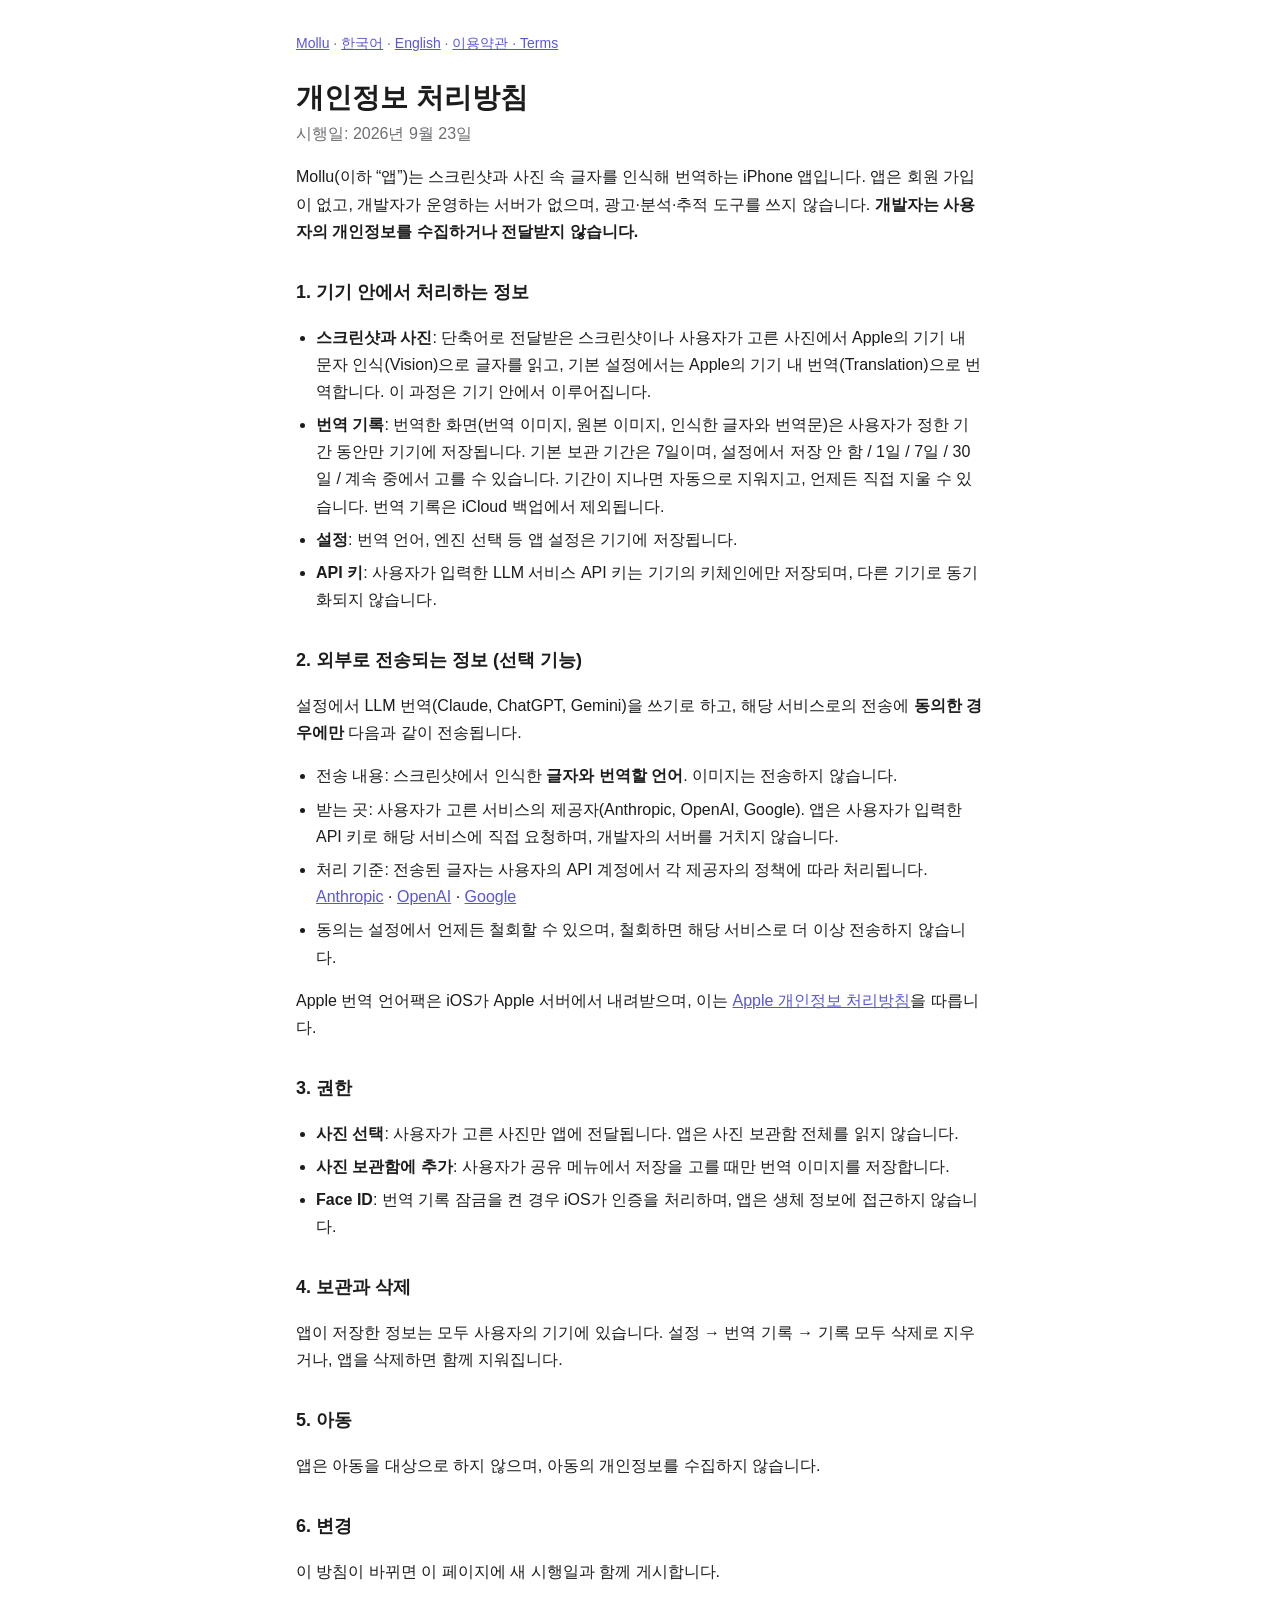
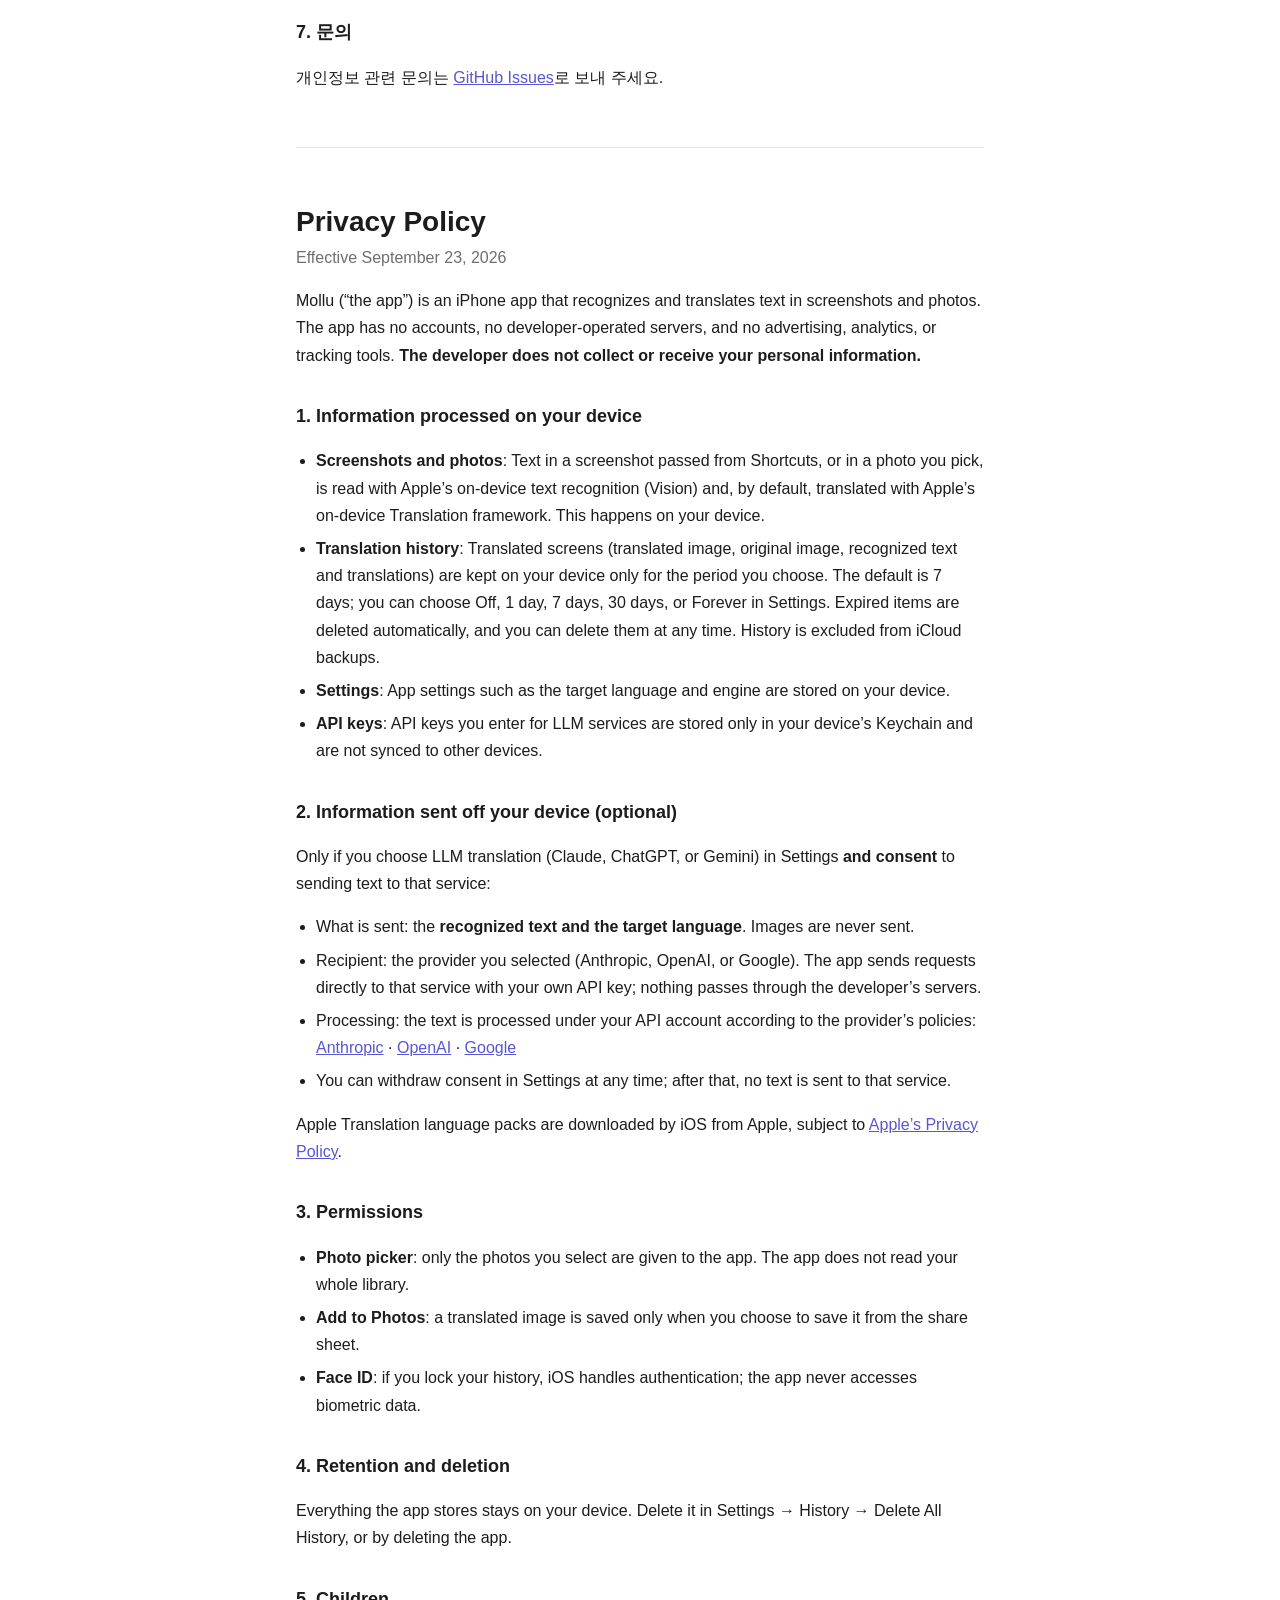
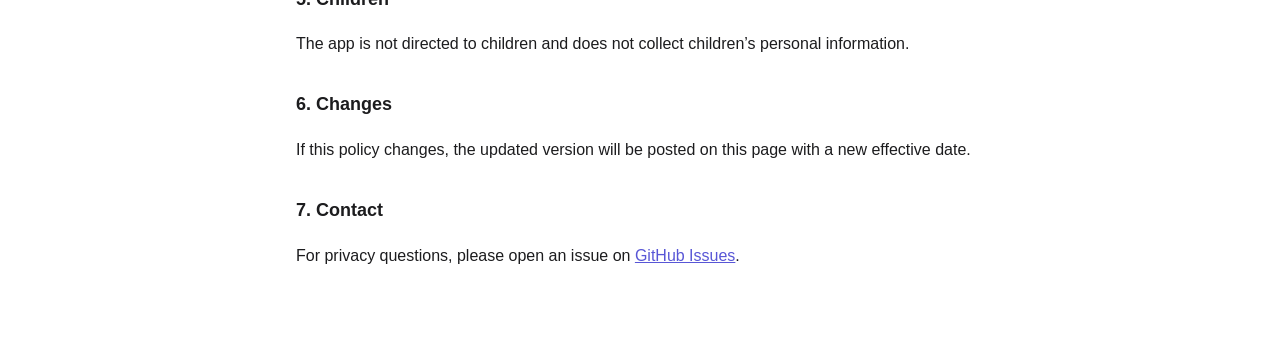
==== privacy.html @ a96cf172 "이용약관 추가" ====
<!doctype html>
<html lang="ko">
<head>
<meta charset="utf-8">
<meta name="viewport" content="width=device-width, initial-scale=1">
<title>Mollu 개인정보 처리방침 · Privacy Policy</title>
<link rel="stylesheet" href="style.css">
</head>
<body>
<main>
<nav><a href="./">Mollu</a> · <a href="#ko">한국어</a> · <a href="#en">English</a> · <a href="terms.html">이용약관 · Terms</a></nav>

<section id="ko" lang="ko">
<h1>개인정보 처리방침</h1>
<p class="meta">시행일: 2026년 9월 23일</p>

<p>Mollu(이하 “앱”)는 스크린샷과 사진 속 글자를 인식해 번역하는 iPhone 앱입니다. 앱은 회원 가입이 없고, 개발자가 운영하는 서버가 없으며, 광고·분석·추적 도구를 쓰지 않습니다. <strong>개발자는 사용자의 개인정보를 수집하거나 전달받지 않습니다.</strong></p>

<h2>1. 기기 안에서 처리하는 정보</h2>
<ul>
<li><strong>스크린샷과 사진</strong>: 단축어로 전달받은 스크린샷이나 사용자가 고른 사진에서 Apple의 기기 내 문자 인식(Vision)으로 글자를 읽고, 기본 설정에서는 Apple의 기기 내 번역(Translation)으로 번역합니다. 이 과정은 기기 안에서 이루어집니다.</li>
<li><strong>번역 기록</strong>: 번역한 화면(번역 이미지, 원본 이미지, 인식한 글자와 번역문)은 사용자가 정한 기간 동안만 기기에 저장됩니다. 기본 보관 기간은 7일이며, 설정에서 저장 안 함 / 1일 / 7일 / 30일 / 계속 중에서 고를 수 있습니다. 기간이 지나면 자동으로 지워지고, 언제든 직접 지울 수 있습니다. 번역 기록은 iCloud 백업에서 제외됩니다.</li>
<li><strong>설정</strong>: 번역 언어, 엔진 선택 등 앱 설정은 기기에 저장됩니다.</li>
<li><strong>API 키</strong>: 사용자가 입력한 LLM 서비스 API 키는 기기의 키체인에만 저장되며, 다른 기기로 동기화되지 않습니다.</li>
</ul>

<h2>2. 외부로 전송되는 정보 (선택 기능)</h2>
<p>설정에서 LLM 번역(Claude, ChatGPT, Gemini)을 쓰기로 하고, 해당 서비스로의 전송에 <strong>동의한 경우에만</strong> 다음과 같이 전송됩니다.</p>
<ul>
<li>전송 내용: 스크린샷에서 인식한 <strong>글자와 번역할 언어</strong>. 이미지는 전송하지 않습니다.</li>
<li>받는 곳: 사용자가 고른 서비스의 제공자(Anthropic, OpenAI, Google). 앱은 사용자가 입력한 API 키로 해당 서비스에 직접 요청하며, 개발자의 서버를 거치지 않습니다.</li>
<li>처리 기준: 전송된 글자는 사용자의 API 계정에서 각 제공자의 정책에 따라 처리됩니다.
 <a href="https://www.anthropic.com/legal/privacy">Anthropic</a> ·
 <a href="https://openai.com/policies/privacy-policy/">OpenAI</a> ·
 <a href="https://policies.google.com/privacy">Google</a></li>
<li>동의는 설정에서 언제든 철회할 수 있으며, 철회하면 해당 서비스로 더 이상 전송하지 않습니다.</li>
</ul>
<p>Apple 번역 언어팩은 iOS가 Apple 서버에서 내려받으며, 이는 <a href="https://www.apple.com/legal/privacy/">Apple 개인정보 처리방침</a>을 따릅니다.</p>

<h2>3. 권한</h2>
<ul>
<li><strong>사진 선택</strong>: 사용자가 고른 사진만 앱에 전달됩니다. 앱은 사진 보관함 전체를 읽지 않습니다.</li>
<li><strong>사진 보관함에 추가</strong>: 사용자가 공유 메뉴에서 저장을 고를 때만 번역 이미지를 저장합니다.</li>
<li><strong>Face ID</strong>: 번역 기록 잠금을 켠 경우 iOS가 인증을 처리하며, 앱은 생체 정보에 접근하지 않습니다.</li>
</ul>

<h2>4. 보관과 삭제</h2>
<p>앱이 저장한 정보는 모두 사용자의 기기에 있습니다. 설정 → 번역 기록 → 기록 모두 삭제로 지우거나, 앱을 삭제하면 함께 지워집니다.</p>

<h2>5. 아동</h2>
<p>앱은 아동을 대상으로 하지 않으며, 아동의 개인정보를 수집하지 않습니다.</p>

<h2>6. 변경</h2>
<p>이 방침이 바뀌면 이 페이지에 새 시행일과 함께 게시합니다.</p>

<h2>7. 문의</h2>
<p>개인정보 관련 문의는 <a href="https://github.com/nyabi-gh/mollu-ios/issues">GitHub Issues</a>로 보내 주세요.</p>
</section>

<hr>

<section id="en" lang="en">
<h1>Privacy Policy</h1>
<p class="meta">Effective September 23, 2026</p>

<p>Mollu (“the app”) is an iPhone app that recognizes and translates text in screenshots and photos. The app has no accounts, no developer-operated servers, and no advertising, analytics, or tracking tools. <strong>The developer does not collect or receive your personal information.</strong></p>

<h2>1. Information processed on your device</h2>
<ul>
<li><strong>Screenshots and photos</strong>: Text in a screenshot passed from Shortcuts, or in a photo you pick, is read with Apple’s on-device text recognition (Vision) and, by default, translated with Apple’s on-device Translation framework. This happens on your device.</li>
<li><strong>Translation history</strong>: Translated screens (translated image, original image, recognized text and translations) are kept on your device only for the period you choose. The default is 7 days; you can choose Off, 1 day, 7 days, 30 days, or Forever in Settings. Expired items are deleted automatically, and you can delete them at any time. History is excluded from iCloud backups.</li>
<li><strong>Settings</strong>: App settings such as the target language and engine are stored on your device.</li>
<li><strong>API keys</strong>: API keys you enter for LLM services are stored only in your device’s Keychain and are not synced to other devices.</li>
</ul>

<h2>2. Information sent off your device (optional)</h2>
<p>Only if you choose LLM translation (Claude, ChatGPT, or Gemini) in Settings <strong>and consent</strong> to sending text to that service:</p>
<ul>
<li>What is sent: the <strong>recognized text and the target language</strong>. Images are never sent.</li>
<li>Recipient: the provider you selected (Anthropic, OpenAI, or Google). The app sends requests directly to that service with your own API key; nothing passes through the developer’s servers.</li>
<li>Processing: the text is processed under your API account according to the provider’s policies:
 <a href="https://www.anthropic.com/legal/privacy">Anthropic</a> ·
 <a href="https://openai.com/policies/privacy-policy/">OpenAI</a> ·
 <a href="https://policies.google.com/privacy">Google</a></li>
<li>You can withdraw consent in Settings at any time; after that, no text is sent to that service.</li>
</ul>
<p>Apple Translation language packs are downloaded by iOS from Apple, subject to <a href="https://www.apple.com/legal/privacy/">Apple’s Privacy Policy</a>.</p>

<h2>3. Permissions</h2>
<ul>
<li><strong>Photo picker</strong>: only the photos you select are given to the app. The app does not read your whole library.</li>
<li><strong>Add to Photos</strong>: a translated image is saved only when you choose to save it from the share sheet.</li>
<li><strong>Face ID</strong>: if you lock your history, iOS handles authentication; the app never accesses biometric data.</li>
</ul>

<h2>4. Retention and deletion</h2>
<p>Everything the app stores stays on your device. Delete it in Settings → History → Delete All History, or by deleting the app.</p>

<h2>5. Children</h2>
<p>The app is not directed to children and does not collect children’s personal information.</p>

<h2>6. Changes</h2>
<p>If this policy changes, the updated version will be posted on this page with a new effective date.</p>

<h2>7. Contact</h2>
<p>For privacy questions, please open an issue on <a href="https://github.com/nyabi-gh/mollu-ios/issues">GitHub Issues</a>.</p>
</section>
</main>
</body>
</html>
---- style.css ----
:root {
  --bg: #ffffff;
  --text: #1c1c1e;
  --muted: #6e6e73;
  --accent: #5856d6;
  --line: #e5e5ea;
  color-scheme: light dark;
}
@media (prefers-color-scheme: dark) {
  :root { --bg: #000000; --text: #f2f2f7; --muted: #98989d; --accent: #7d7aff; --line: #38383a; }
}
* { box-sizing: border-box; }
body {
  margin: 0;
  background: var(--bg);
  color: var(--text);
  font: 16px/1.7 -apple-system, BlinkMacSystemFont, "Apple SD Gothic Neo", "Hiragino Sans", "PingFang SC", sans-serif;
}
main { max-width: 720px; margin: 0 auto; padding: 32px 16px 64px; }
nav { font-size: 14px; color: var(--muted); margin-bottom: 24px; }
a { color: var(--accent); }
h1 { font-size: 28px; line-height: 1.3; margin: 0 0 4px; }
h2 { font-size: 18px; margin: 32px 0 8px; }
.meta { color: var(--muted); margin-top: 0; }
ul { padding-left: 20px; }
li { margin: 6px 0; }
hr { border: 0; border-top: 1px solid var(--line); margin: 56px 0; }
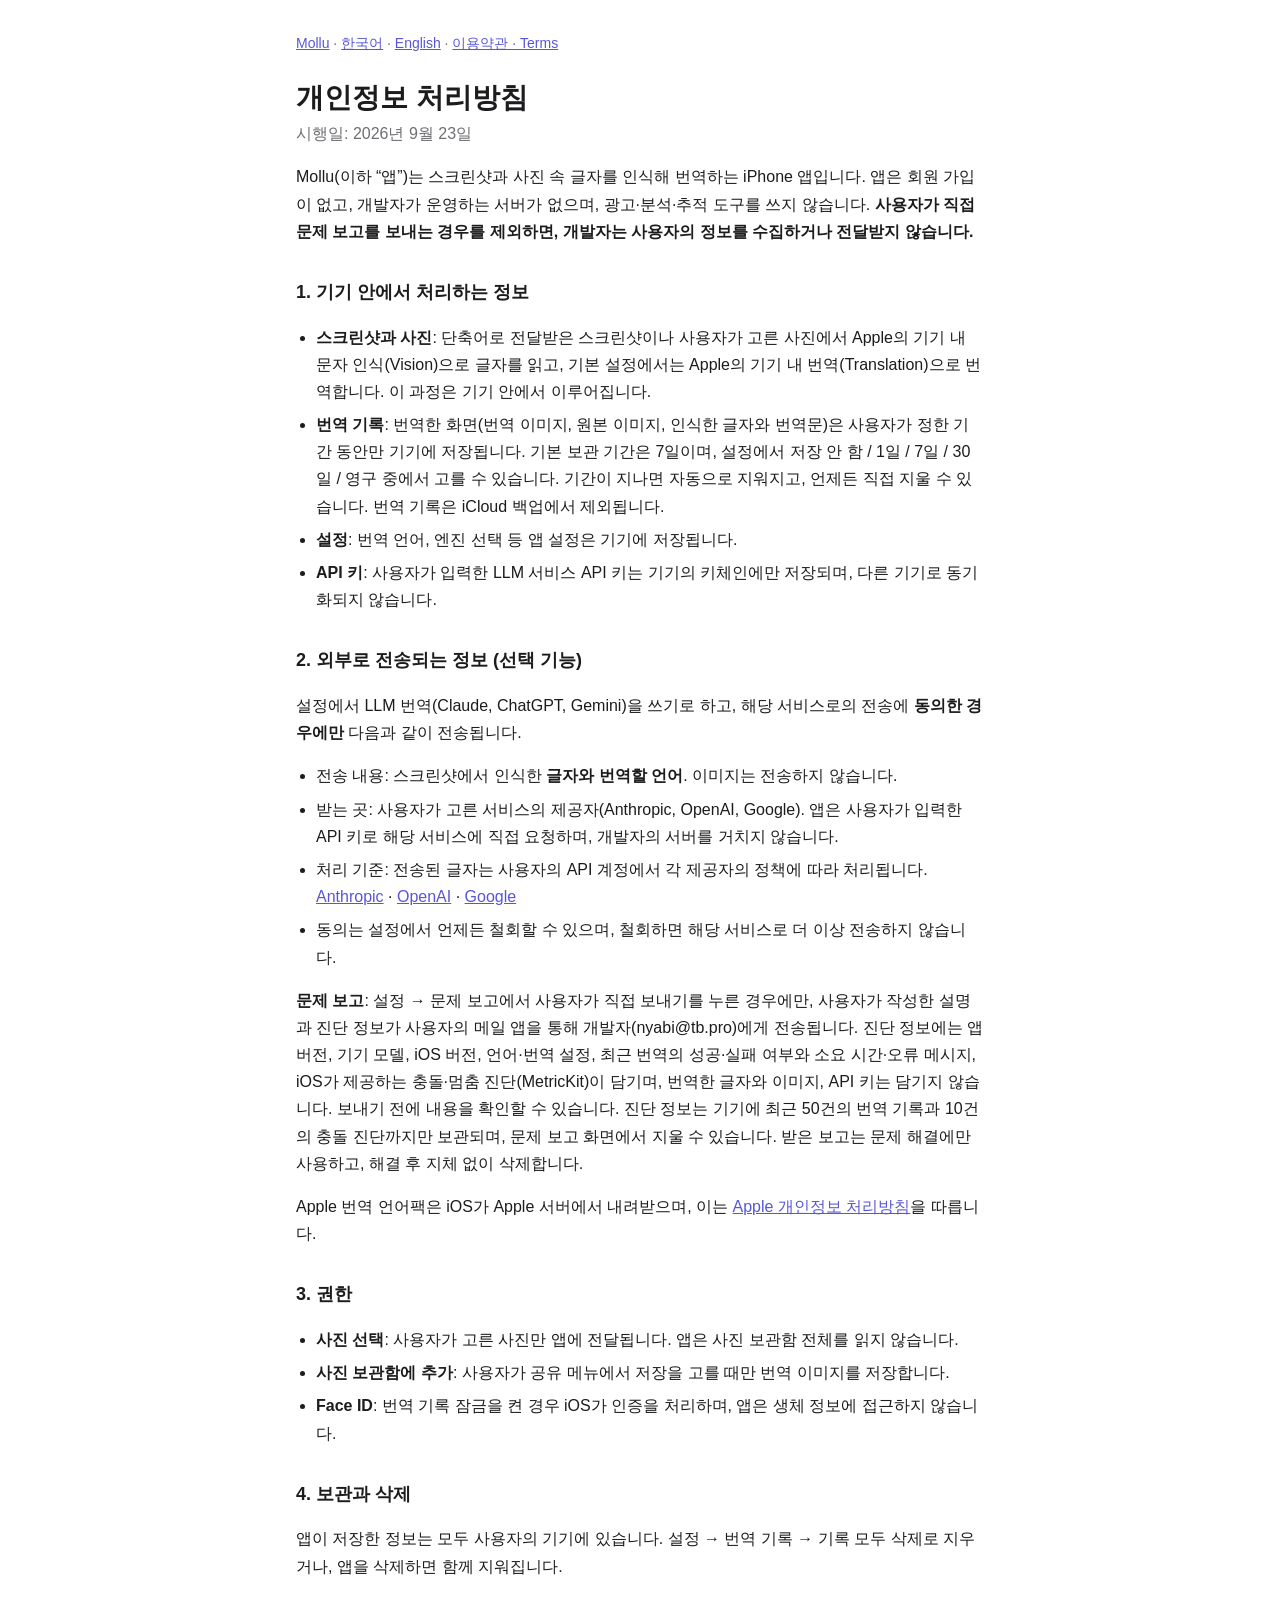
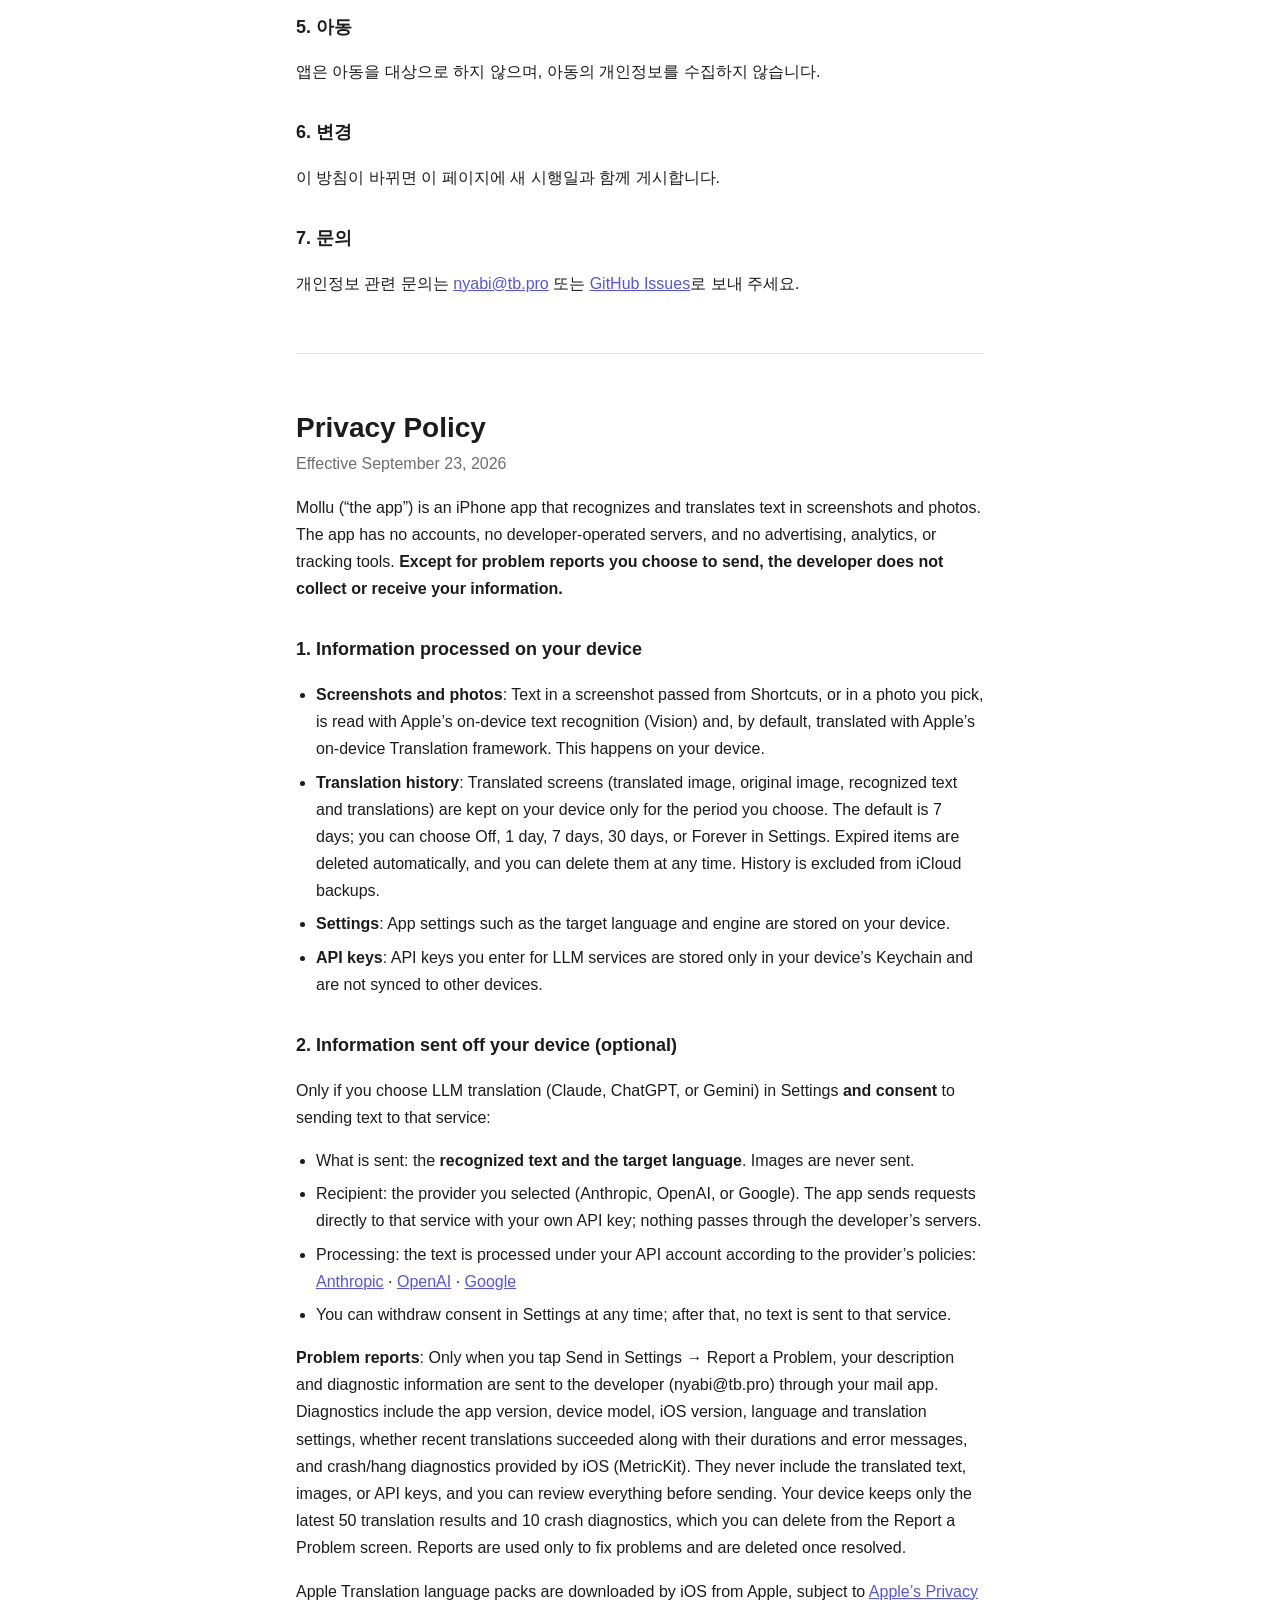
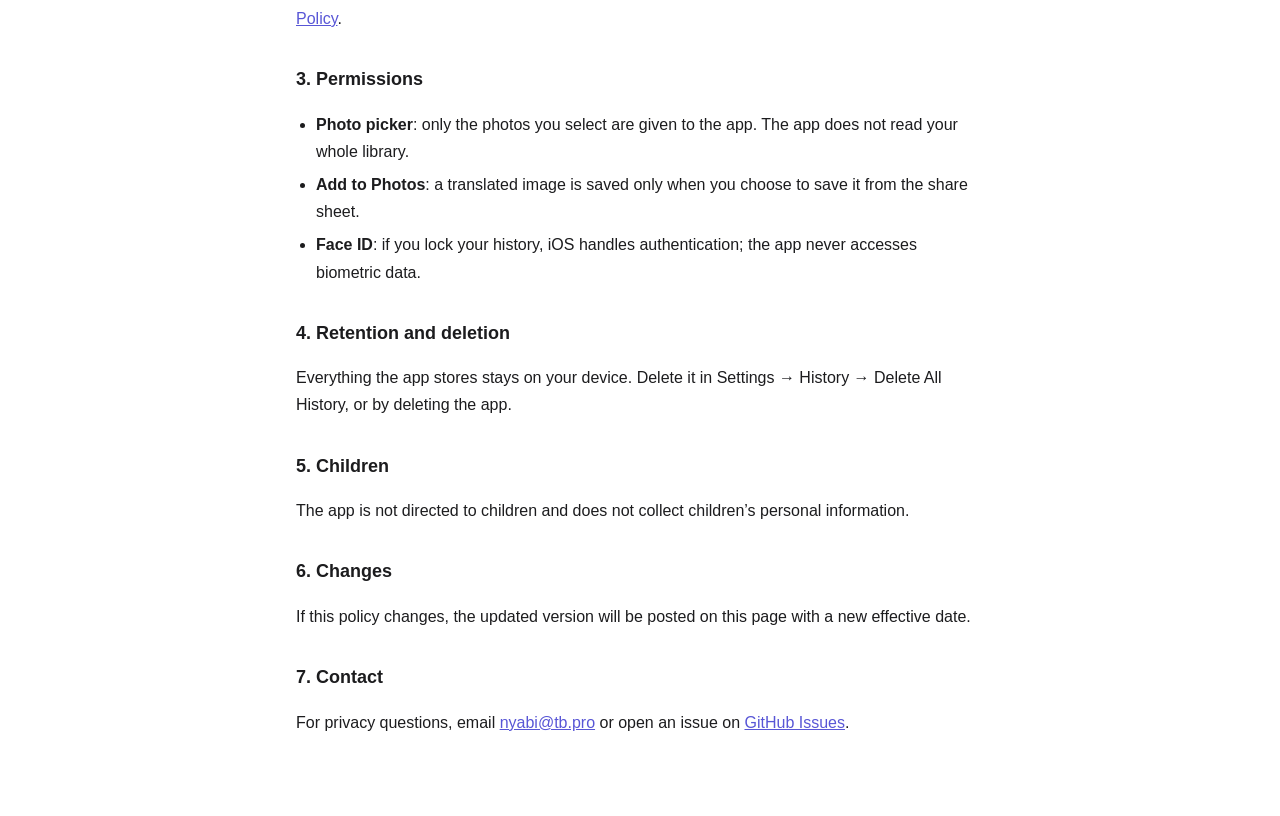
==== commit c88a0cd8: "문제 보고(메일) 안내와 보관 기간 용어 반영" ====
--- a/privacy.html
+++ b/privacy.html
@@ -14,12 +14,12 @@
 <h1>개인정보 처리방침</h1>
 <p class="meta">시행일: 2026년 9월 23일</p>
 
-<p>Mollu(이하 “앱”)는 스크린샷과 사진 속 글자를 인식해 번역하는 iPhone 앱입니다. 앱은 회원 가입이 없고, 개발자가 운영하는 서버가 없으며, 광고·분석·추적 도구를 쓰지 않습니다. <strong>개발자는 사용자의 개인정보를 수집하거나 전달받지 않습니다.</strong></p>
+<p>Mollu(이하 “앱”)는 스크린샷과 사진 속 글자를 인식해 번역하는 iPhone 앱입니다. 앱은 회원 가입이 없고, 개발자가 운영하는 서버가 없으며, 광고·분석·추적 도구를 쓰지 않습니다. <strong>사용자가 직접 문제 보고를 보내는 경우를 제외하면, 개발자는 사용자의 정보를 수집하거나 전달받지 않습니다.</strong></p>
 
 <h2>1. 기기 안에서 처리하는 정보</h2>
 <ul>
 <li><strong>스크린샷과 사진</strong>: 단축어로 전달받은 스크린샷이나 사용자가 고른 사진에서 Apple의 기기 내 문자 인식(Vision)으로 글자를 읽고, 기본 설정에서는 Apple의 기기 내 번역(Translation)으로 번역합니다. 이 과정은 기기 안에서 이루어집니다.</li>
-<li><strong>번역 기록</strong>: 번역한 화면(번역 이미지, 원본 이미지, 인식한 글자와 번역문)은 사용자가 정한 기간 동안만 기기에 저장됩니다. 기본 보관 기간은 7일이며, 설정에서 저장 안 함 / 1일 / 7일 / 30일 / 계속 중에서 고를 수 있습니다. 기간이 지나면 자동으로 지워지고, 언제든 직접 지울 수 있습니다. 번역 기록은 iCloud 백업에서 제외됩니다.</li>
+<li><strong>번역 기록</strong>: 번역한 화면(번역 이미지, 원본 이미지, 인식한 글자와 번역문)은 사용자가 정한 기간 동안만 기기에 저장됩니다. 기본 보관 기간은 7일이며, 설정에서 저장 안 함 / 1일 / 7일 / 30일 / 영구 중에서 고를 수 있습니다. 기간이 지나면 자동으로 지워지고, 언제든 직접 지울 수 있습니다. 번역 기록은 iCloud 백업에서 제외됩니다.</li>
 <li><strong>설정</strong>: 번역 언어, 엔진 선택 등 앱 설정은 기기에 저장됩니다.</li>
 <li><strong>API 키</strong>: 사용자가 입력한 LLM 서비스 API 키는 기기의 키체인에만 저장되며, 다른 기기로 동기화되지 않습니다.</li>
 </ul>
@@ -35,6 +35,7 @@
  <a href="https://policies.google.com/privacy">Google</a></li>
 <li>동의는 설정에서 언제든 철회할 수 있으며, 철회하면 해당 서비스로 더 이상 전송하지 않습니다.</li>
 </ul>
+<p><strong>문제 보고</strong>: 설정 → 문제 보고에서 사용자가 직접 보내기를 누른 경우에만, 사용자가 작성한 설명과 진단 정보가 사용자의 메일 앱을 통해 개발자(nyabi@tb.pro)에게 전송됩니다. 진단 정보에는 앱 버전, 기기 모델, iOS 버전, 언어·번역 설정, 최근 번역의 성공·실패 여부와 소요 시간·오류 메시지, iOS가 제공하는 충돌·멈춤 진단(MetricKit)이 담기며, 번역한 글자와 이미지, API 키는 담기지 않습니다. 보내기 전에 내용을 확인할 수 있습니다. 진단 정보는 기기에 최근 50건의 번역 기록과 10건의 충돌 진단까지만 보관되며, 문제 보고 화면에서 지울 수 있습니다. 받은 보고는 문제 해결에만 사용하고, 해결 후 지체 없이 삭제합니다.</p>
 <p>Apple 번역 언어팩은 iOS가 Apple 서버에서 내려받으며, 이는 <a href="https://www.apple.com/legal/privacy/">Apple 개인정보 처리방침</a>을 따릅니다.</p>
 
 <h2>3. 권한</h2>
@@ -54,7 +55,7 @@
 <p>이 방침이 바뀌면 이 페이지에 새 시행일과 함께 게시합니다.</p>
 
 <h2>7. 문의</h2>
-<p>개인정보 관련 문의는 <a href="https://github.com/nyabi-gh/mollu-ios/issues">GitHub Issues</a>로 보내 주세요.</p>
+<p>개인정보 관련 문의는 <a href="mailto:nyabi@tb.pro">nyabi@tb.pro</a> 또는 <a href="https://github.com/nyabi-gh/mollu-ios/issues">GitHub Issues</a>로 보내 주세요.</p>
 </section>
 
 <hr>
@@ -63,7 +64,7 @@
 <h1>Privacy Policy</h1>
 <p class="meta">Effective September 23, 2026</p>
 
-<p>Mollu (“the app”) is an iPhone app that recognizes and translates text in screenshots and photos. The app has no accounts, no developer-operated servers, and no advertising, analytics, or tracking tools. <strong>The developer does not collect or receive your personal information.</strong></p>
+<p>Mollu (“the app”) is an iPhone app that recognizes and translates text in screenshots and photos. The app has no accounts, no developer-operated servers, and no advertising, analytics, or tracking tools. <strong>Except for problem reports you choose to send, the developer does not collect or receive your information.</strong></p>
 
 <h2>1. Information processed on your device</h2>
 <ul>
@@ -84,6 +85,7 @@
  <a href="https://policies.google.com/privacy">Google</a></li>
 <li>You can withdraw consent in Settings at any time; after that, no text is sent to that service.</li>
 </ul>
+<p><strong>Problem reports</strong>: Only when you tap Send in Settings → Report a Problem, your description and diagnostic information are sent to the developer (nyabi@tb.pro) through your mail app. Diagnostics include the app version, device model, iOS version, language and translation settings, whether recent translations succeeded along with their durations and error messages, and crash/hang diagnostics provided by iOS (MetricKit). They never include the translated text, images, or API keys, and you can review everything before sending. Your device keeps only the latest 50 translation results and 10 crash diagnostics, which you can delete from the Report a Problem screen. Reports are used only to fix problems and are deleted once resolved.</p>
 <p>Apple Translation language packs are downloaded by iOS from Apple, subject to <a href="https://www.apple.com/legal/privacy/">Apple’s Privacy Policy</a>.</p>
 
 <h2>3. Permissions</h2>
@@ -103,7 +105,7 @@
 <p>If this policy changes, the updated version will be posted on this page with a new effective date.</p>
 
 <h2>7. Contact</h2>
-<p>For privacy questions, please open an issue on <a href="https://github.com/nyabi-gh/mollu-ios/issues">GitHub Issues</a>.</p>
+<p>For privacy questions, email <a href="mailto:nyabi@tb.pro">nyabi@tb.pro</a> or open an issue on <a href="https://github.com/nyabi-gh/mollu-ios/issues">GitHub Issues</a>.</p>
 </section>
 </main>
 </body>
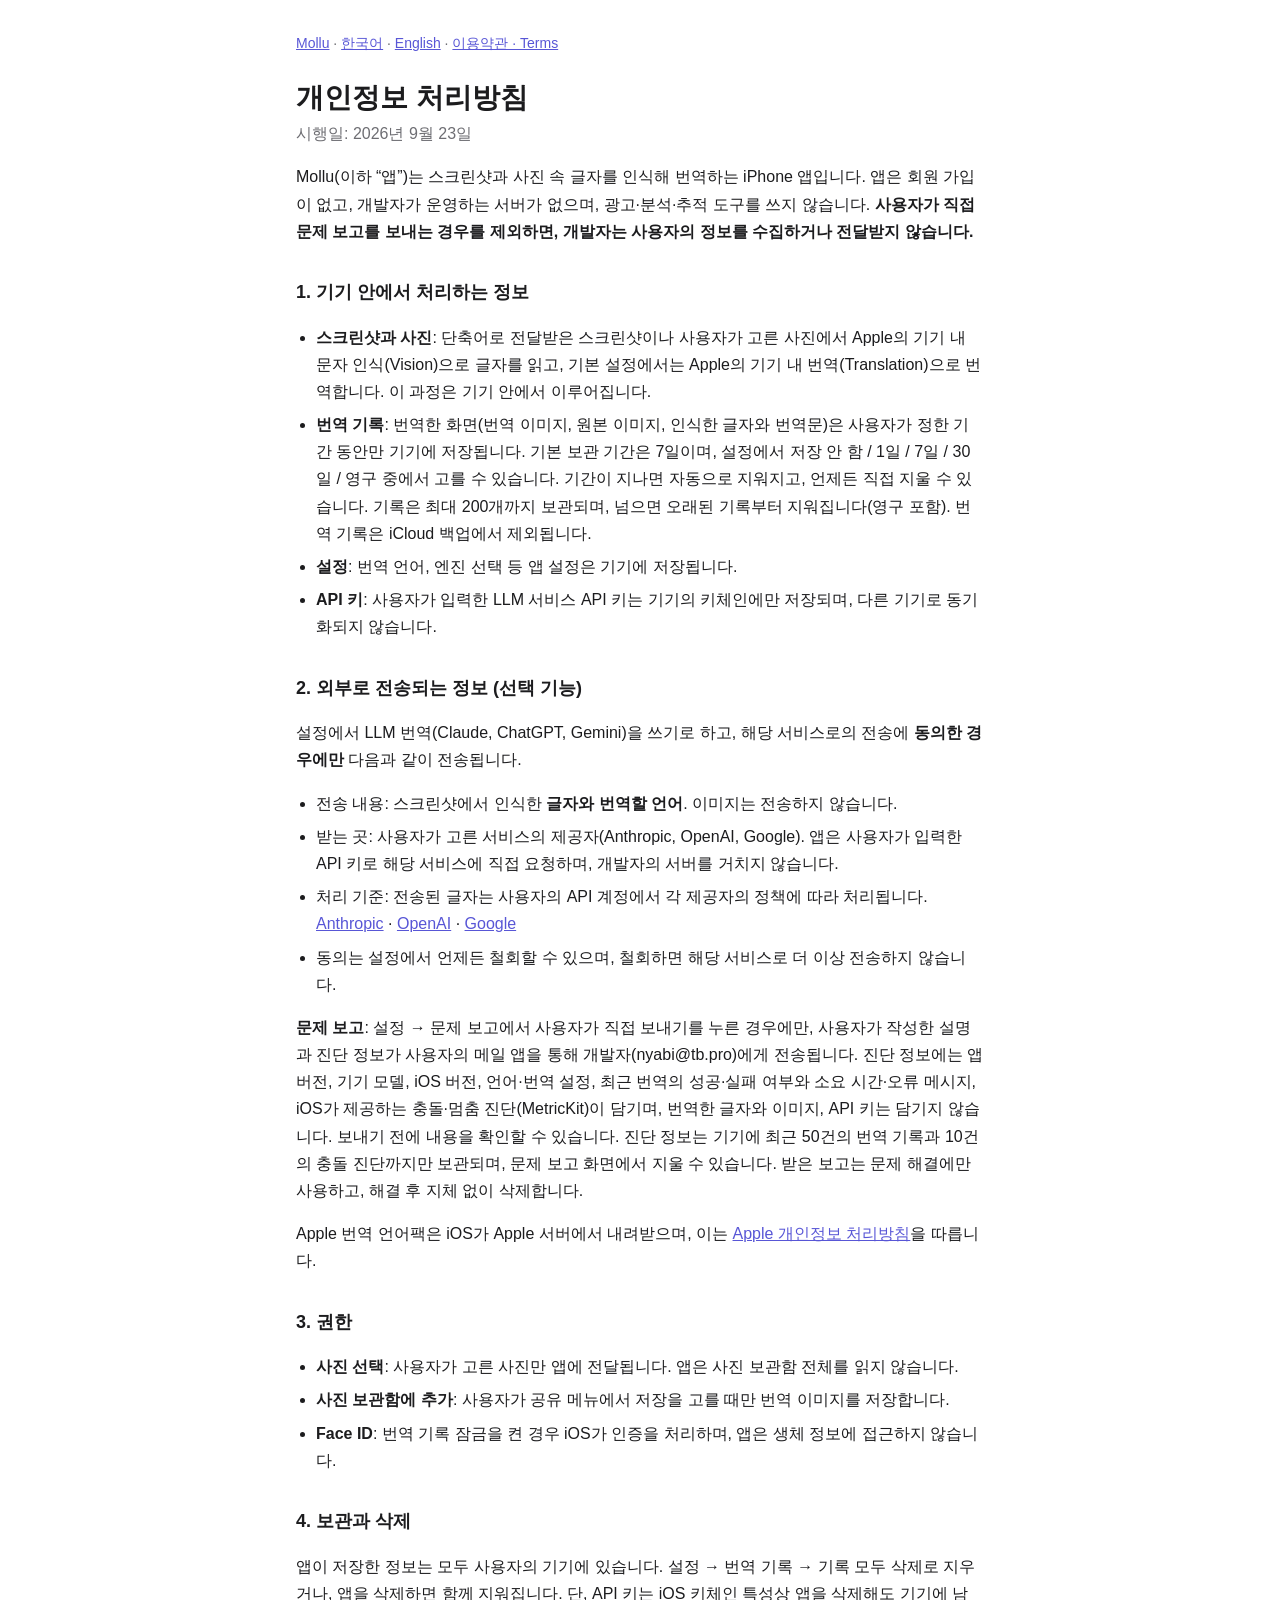
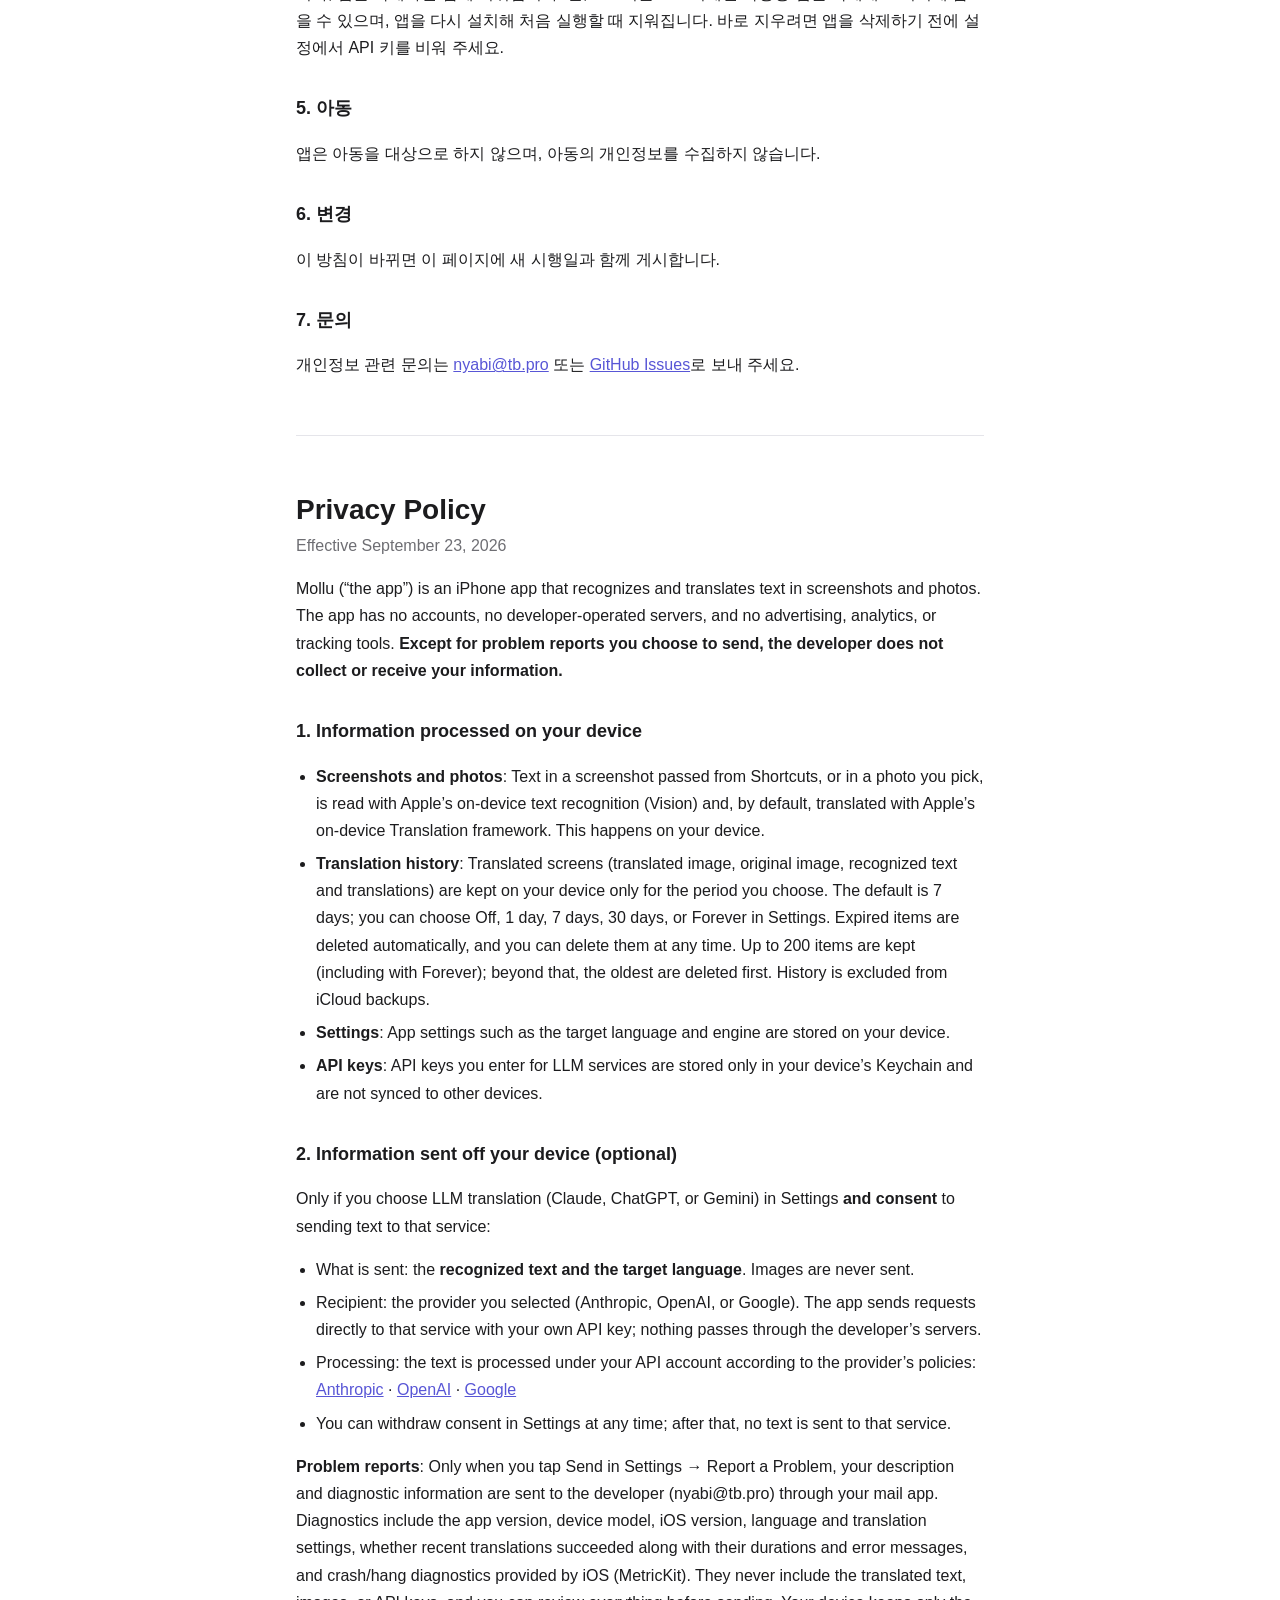
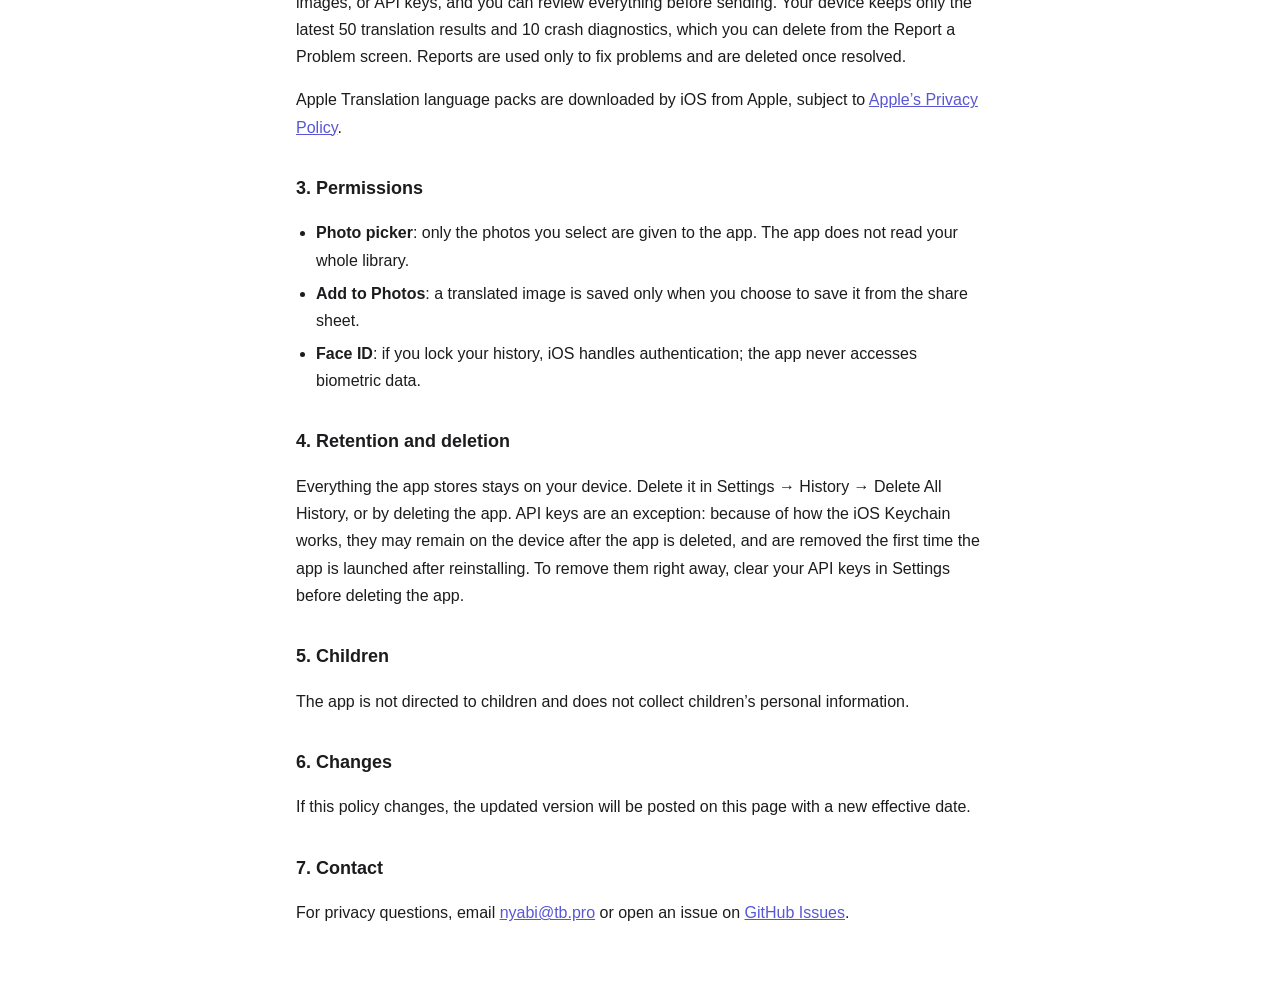
==== commit 003bf2b9: "약관의 EULA 우선 문장 삭제, 방침에 기록 200개 한도와 API 키 삭제 시점 안내" ====
--- a/privacy.html
+++ b/privacy.html
@@ -19,7 +19,7 @@
 <h2>1. 기기 안에서 처리하는 정보</h2>
 <ul>
 <li><strong>스크린샷과 사진</strong>: 단축어로 전달받은 스크린샷이나 사용자가 고른 사진에서 Apple의 기기 내 문자 인식(Vision)으로 글자를 읽고, 기본 설정에서는 Apple의 기기 내 번역(Translation)으로 번역합니다. 이 과정은 기기 안에서 이루어집니다.</li>
-<li><strong>번역 기록</strong>: 번역한 화면(번역 이미지, 원본 이미지, 인식한 글자와 번역문)은 사용자가 정한 기간 동안만 기기에 저장됩니다. 기본 보관 기간은 7일이며, 설정에서 저장 안 함 / 1일 / 7일 / 30일 / 영구 중에서 고를 수 있습니다. 기간이 지나면 자동으로 지워지고, 언제든 직접 지울 수 있습니다. 번역 기록은 iCloud 백업에서 제외됩니다.</li>
+<li><strong>번역 기록</strong>: 번역한 화면(번역 이미지, 원본 이미지, 인식한 글자와 번역문)은 사용자가 정한 기간 동안만 기기에 저장됩니다. 기본 보관 기간은 7일이며, 설정에서 저장 안 함 / 1일 / 7일 / 30일 / 영구 중에서 고를 수 있습니다. 기간이 지나면 자동으로 지워지고, 언제든 직접 지울 수 있습니다. 기록은 최대 200개까지 보관되며, 넘으면 오래된 기록부터 지워집니다(영구 포함). 번역 기록은 iCloud 백업에서 제외됩니다.</li>
 <li><strong>설정</strong>: 번역 언어, 엔진 선택 등 앱 설정은 기기에 저장됩니다.</li>
 <li><strong>API 키</strong>: 사용자가 입력한 LLM 서비스 API 키는 기기의 키체인에만 저장되며, 다른 기기로 동기화되지 않습니다.</li>
 </ul>
@@ -46,7 +46,7 @@
 </ul>
 
 <h2>4. 보관과 삭제</h2>
-<p>앱이 저장한 정보는 모두 사용자의 기기에 있습니다. 설정 → 번역 기록 → 기록 모두 삭제로 지우거나, 앱을 삭제하면 함께 지워집니다.</p>
+<p>앱이 저장한 정보는 모두 사용자의 기기에 있습니다. 설정 → 번역 기록 → 기록 모두 삭제로 지우거나, 앱을 삭제하면 함께 지워집니다. 단, API 키는 iOS 키체인 특성상 앱을 삭제해도 기기에 남을 수 있으며, 앱을 다시 설치해 처음 실행할 때 지워집니다. 바로 지우려면 앱을 삭제하기 전에 설정에서 API 키를 비워 주세요.</p>
 
 <h2>5. 아동</h2>
 <p>앱은 아동을 대상으로 하지 않으며, 아동의 개인정보를 수집하지 않습니다.</p>
@@ -69,7 +69,7 @@
 <h2>1. Information processed on your device</h2>
 <ul>
 <li><strong>Screenshots and photos</strong>: Text in a screenshot passed from Shortcuts, or in a photo you pick, is read with Apple’s on-device text recognition (Vision) and, by default, translated with Apple’s on-device Translation framework. This happens on your device.</li>
-<li><strong>Translation history</strong>: Translated screens (translated image, original image, recognized text and translations) are kept on your device only for the period you choose. The default is 7 days; you can choose Off, 1 day, 7 days, 30 days, or Forever in Settings. Expired items are deleted automatically, and you can delete them at any time. History is excluded from iCloud backups.</li>
+<li><strong>Translation history</strong>: Translated screens (translated image, original image, recognized text and translations) are kept on your device only for the period you choose. The default is 7 days; you can choose Off, 1 day, 7 days, 30 days, or Forever in Settings. Expired items are deleted automatically, and you can delete them at any time. Up to 200 items are kept (including with Forever); beyond that, the oldest are deleted first. History is excluded from iCloud backups.</li>
 <li><strong>Settings</strong>: App settings such as the target language and engine are stored on your device.</li>
 <li><strong>API keys</strong>: API keys you enter for LLM services are stored only in your device’s Keychain and are not synced to other devices.</li>
 </ul>
@@ -96,7 +96,7 @@
 </ul>
 
 <h2>4. Retention and deletion</h2>
-<p>Everything the app stores stays on your device. Delete it in Settings → History → Delete All History, or by deleting the app.</p>
+<p>Everything the app stores stays on your device. Delete it in Settings → History → Delete All History, or by deleting the app. API keys are an exception: because of how the iOS Keychain works, they may remain on the device after the app is deleted, and are removed the first time the app is launched after reinstalling. To remove them right away, clear your API keys in Settings before deleting the app.</p>
 
 <h2>5. Children</h2>
 <p>The app is not directed to children and does not collect children’s personal information.</p>
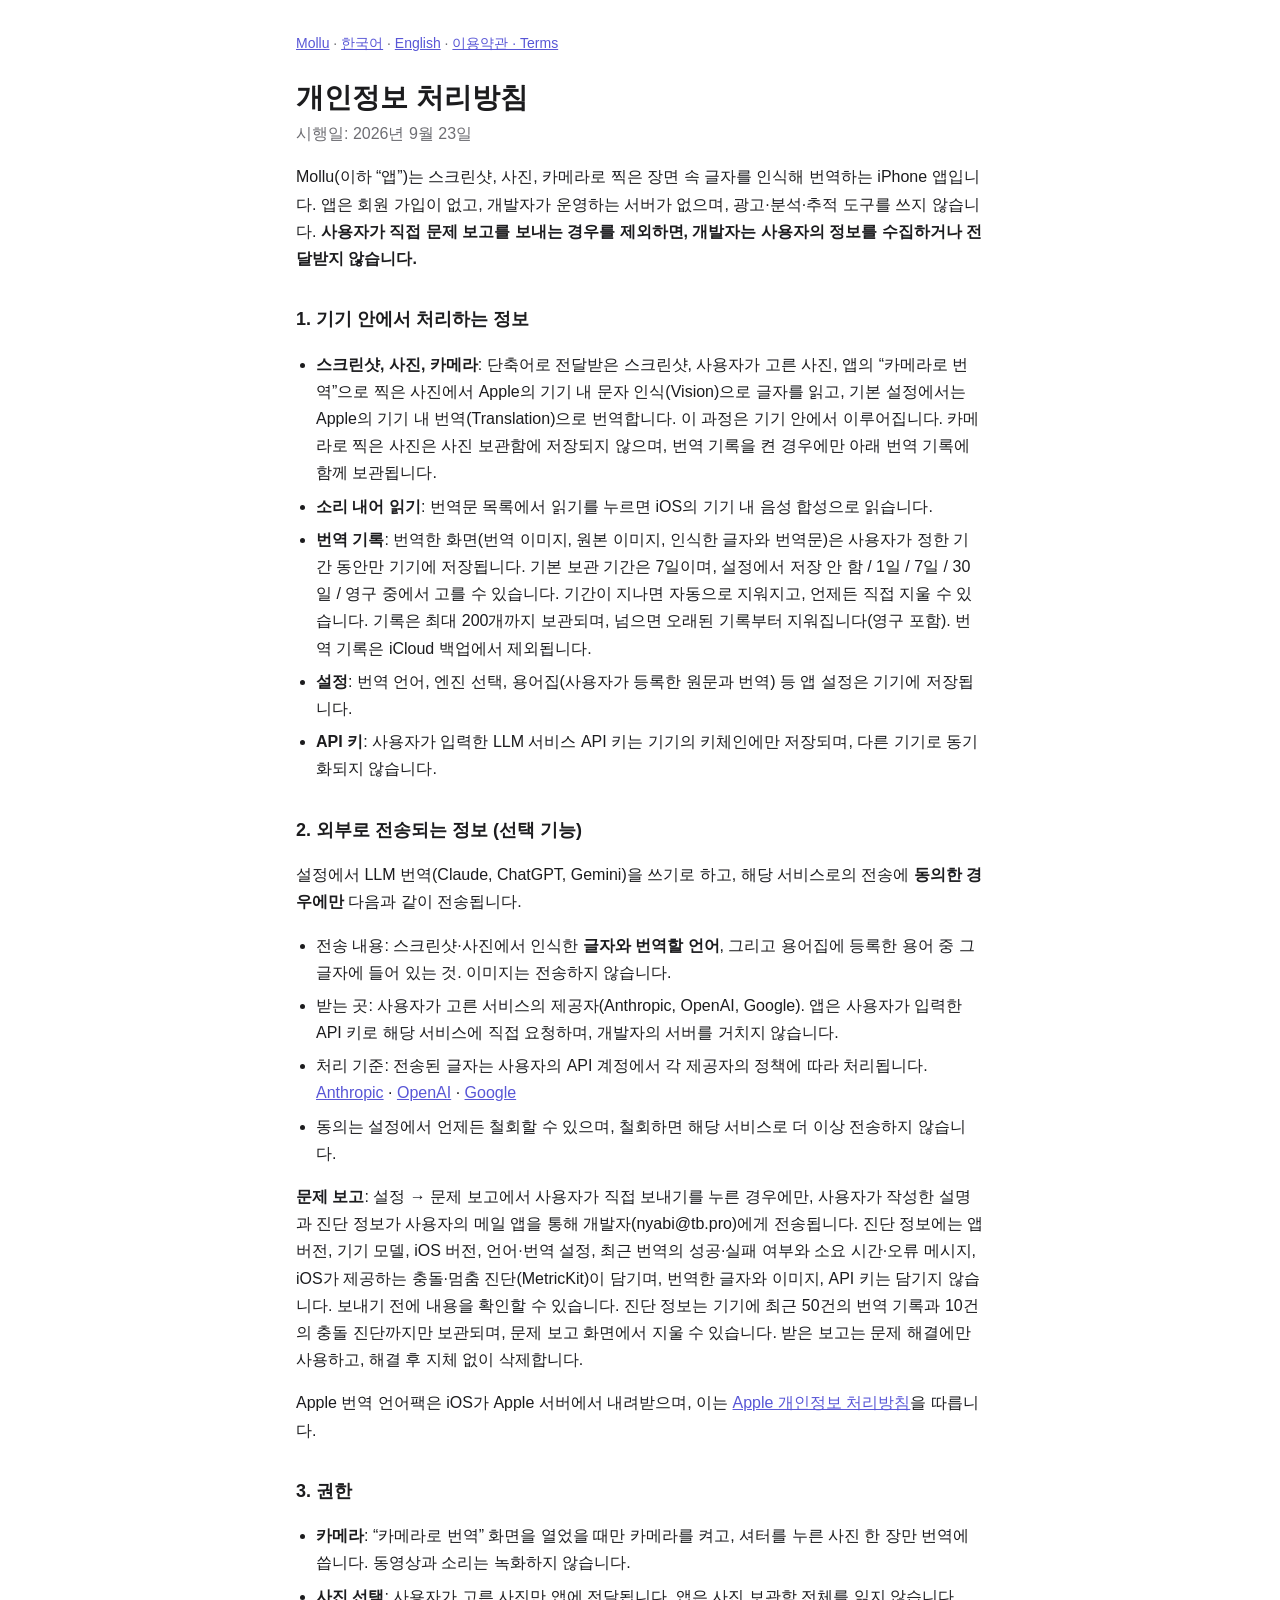
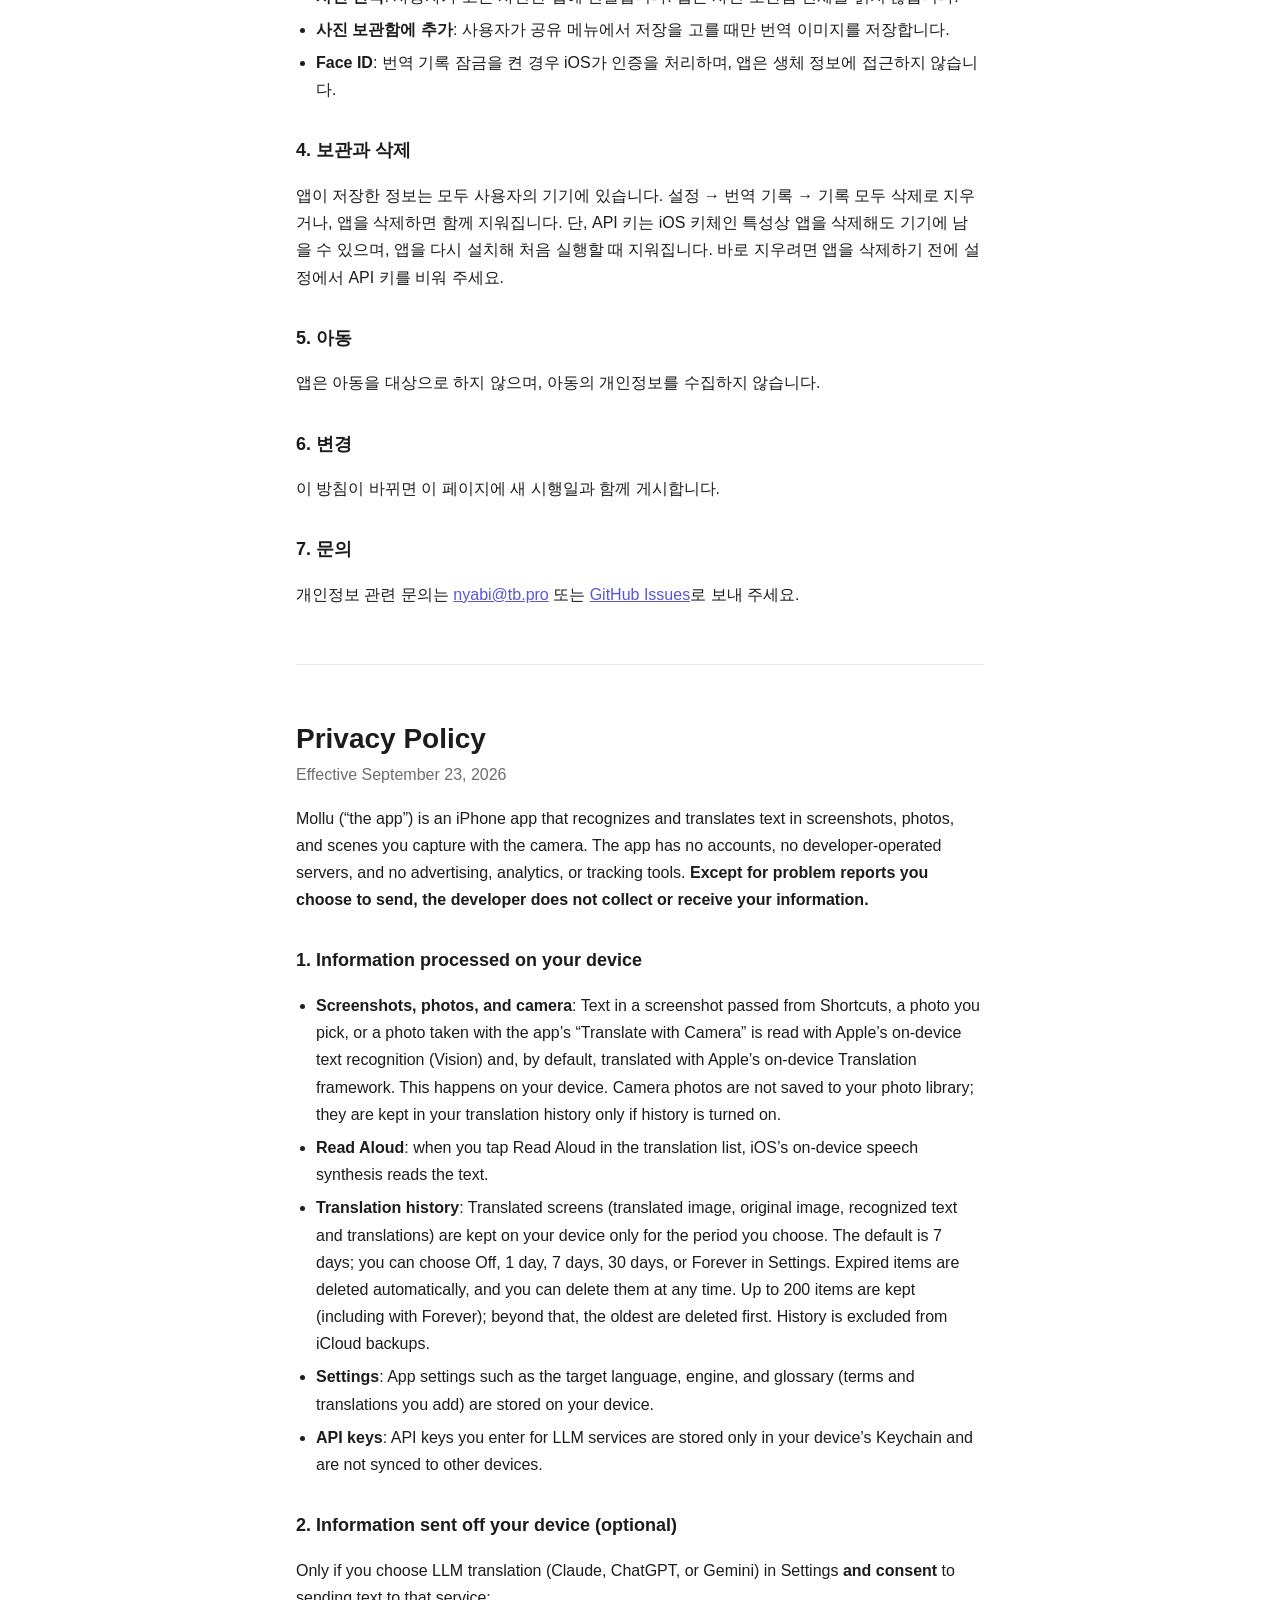
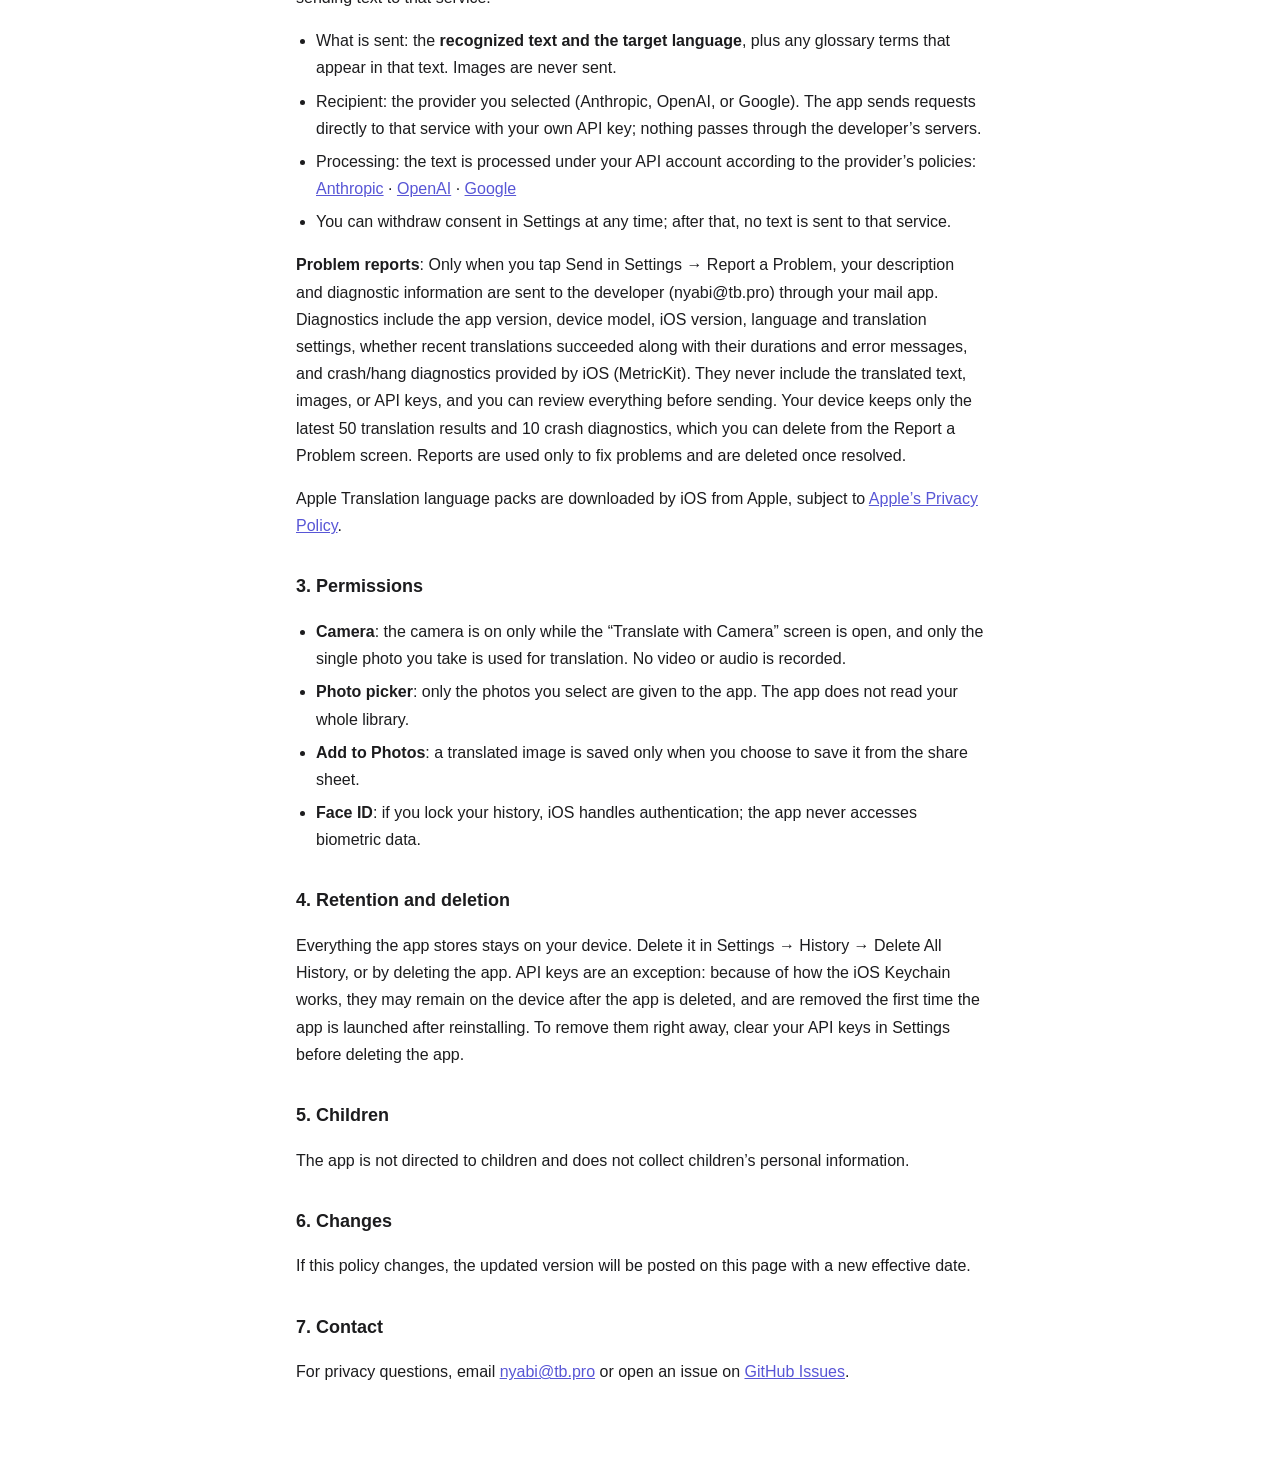
==== commit 9f5a8135: "방침에 카메라로 번역, 용어집, 소리 내어 읽기 추가" ====
--- a/privacy.html
+++ b/privacy.html
@@ -14,20 +14,21 @@
 <h1>개인정보 처리방침</h1>
 <p class="meta">시행일: 2026년 9월 23일</p>
 
-<p>Mollu(이하 “앱”)는 스크린샷과 사진 속 글자를 인식해 번역하는 iPhone 앱입니다. 앱은 회원 가입이 없고, 개발자가 운영하는 서버가 없으며, 광고·분석·추적 도구를 쓰지 않습니다. <strong>사용자가 직접 문제 보고를 보내는 경우를 제외하면, 개발자는 사용자의 정보를 수집하거나 전달받지 않습니다.</strong></p>
+<p>Mollu(이하 “앱”)는 스크린샷, 사진, 카메라로 찍은 장면 속 글자를 인식해 번역하는 iPhone 앱입니다. 앱은 회원 가입이 없고, 개발자가 운영하는 서버가 없으며, 광고·분석·추적 도구를 쓰지 않습니다. <strong>사용자가 직접 문제 보고를 보내는 경우를 제외하면, 개발자는 사용자의 정보를 수집하거나 전달받지 않습니다.</strong></p>
 
 <h2>1. 기기 안에서 처리하는 정보</h2>
 <ul>
-<li><strong>스크린샷과 사진</strong>: 단축어로 전달받은 스크린샷이나 사용자가 고른 사진에서 Apple의 기기 내 문자 인식(Vision)으로 글자를 읽고, 기본 설정에서는 Apple의 기기 내 번역(Translation)으로 번역합니다. 이 과정은 기기 안에서 이루어집니다.</li>
+<li><strong>스크린샷, 사진, 카메라</strong>: 단축어로 전달받은 스크린샷, 사용자가 고른 사진, 앱의 “카메라로 번역”으로 찍은 사진에서 Apple의 기기 내 문자 인식(Vision)으로 글자를 읽고, 기본 설정에서는 Apple의 기기 내 번역(Translation)으로 번역합니다. 이 과정은 기기 안에서 이루어집니다. 카메라로 찍은 사진은 사진 보관함에 저장되지 않으며, 번역 기록을 켠 경우에만 아래 번역 기록에 함께 보관됩니다.</li>
+<li><strong>소리 내어 읽기</strong>: 번역문 목록에서 읽기를 누르면 iOS의 기기 내 음성 합성으로 읽습니다.</li>
 <li><strong>번역 기록</strong>: 번역한 화면(번역 이미지, 원본 이미지, 인식한 글자와 번역문)은 사용자가 정한 기간 동안만 기기에 저장됩니다. 기본 보관 기간은 7일이며, 설정에서 저장 안 함 / 1일 / 7일 / 30일 / 영구 중에서 고를 수 있습니다. 기간이 지나면 자동으로 지워지고, 언제든 직접 지울 수 있습니다. 기록은 최대 200개까지 보관되며, 넘으면 오래된 기록부터 지워집니다(영구 포함). 번역 기록은 iCloud 백업에서 제외됩니다.</li>
-<li><strong>설정</strong>: 번역 언어, 엔진 선택 등 앱 설정은 기기에 저장됩니다.</li>
+<li><strong>설정</strong>: 번역 언어, 엔진 선택, 용어집(사용자가 등록한 원문과 번역) 등 앱 설정은 기기에 저장됩니다.</li>
 <li><strong>API 키</strong>: 사용자가 입력한 LLM 서비스 API 키는 기기의 키체인에만 저장되며, 다른 기기로 동기화되지 않습니다.</li>
 </ul>
 
 <h2>2. 외부로 전송되는 정보 (선택 기능)</h2>
 <p>설정에서 LLM 번역(Claude, ChatGPT, Gemini)을 쓰기로 하고, 해당 서비스로의 전송에 <strong>동의한 경우에만</strong> 다음과 같이 전송됩니다.</p>
 <ul>
-<li>전송 내용: 스크린샷에서 인식한 <strong>글자와 번역할 언어</strong>. 이미지는 전송하지 않습니다.</li>
+<li>전송 내용: 스크린샷·사진에서 인식한 <strong>글자와 번역할 언어</strong>, 그리고 용어집에 등록한 용어 중 그 글자에 들어 있는 것. 이미지는 전송하지 않습니다.</li>
 <li>받는 곳: 사용자가 고른 서비스의 제공자(Anthropic, OpenAI, Google). 앱은 사용자가 입력한 API 키로 해당 서비스에 직접 요청하며, 개발자의 서버를 거치지 않습니다.</li>
 <li>처리 기준: 전송된 글자는 사용자의 API 계정에서 각 제공자의 정책에 따라 처리됩니다.
  <a href="https://www.anthropic.com/legal/privacy">Anthropic</a> ·
@@ -40,6 +41,7 @@
 
 <h2>3. 권한</h2>
 <ul>
+<li><strong>카메라</strong>: “카메라로 번역” 화면을 열었을 때만 카메라를 켜고, 셔터를 누른 사진 한 장만 번역에 씁니다. 동영상과 소리는 녹화하지 않습니다.</li>
 <li><strong>사진 선택</strong>: 사용자가 고른 사진만 앱에 전달됩니다. 앱은 사진 보관함 전체를 읽지 않습니다.</li>
 <li><strong>사진 보관함에 추가</strong>: 사용자가 공유 메뉴에서 저장을 고를 때만 번역 이미지를 저장합니다.</li>
 <li><strong>Face ID</strong>: 번역 기록 잠금을 켠 경우 iOS가 인증을 처리하며, 앱은 생체 정보에 접근하지 않습니다.</li>
@@ -64,20 +66,21 @@
 <h1>Privacy Policy</h1>
 <p class="meta">Effective September 23, 2026</p>
 
-<p>Mollu (“the app”) is an iPhone app that recognizes and translates text in screenshots and photos. The app has no accounts, no developer-operated servers, and no advertising, analytics, or tracking tools. <strong>Except for problem reports you choose to send, the developer does not collect or receive your information.</strong></p>
+<p>Mollu (“the app”) is an iPhone app that recognizes and translates text in screenshots, photos, and scenes you capture with the camera. The app has no accounts, no developer-operated servers, and no advertising, analytics, or tracking tools. <strong>Except for problem reports you choose to send, the developer does not collect or receive your information.</strong></p>
 
 <h2>1. Information processed on your device</h2>
 <ul>
-<li><strong>Screenshots and photos</strong>: Text in a screenshot passed from Shortcuts, or in a photo you pick, is read with Apple’s on-device text recognition (Vision) and, by default, translated with Apple’s on-device Translation framework. This happens on your device.</li>
+<li><strong>Screenshots, photos, and camera</strong>: Text in a screenshot passed from Shortcuts, a photo you pick, or a photo taken with the app’s “Translate with Camera” is read with Apple’s on-device text recognition (Vision) and, by default, translated with Apple’s on-device Translation framework. This happens on your device. Camera photos are not saved to your photo library; they are kept in your translation history only if history is turned on.</li>
+<li><strong>Read Aloud</strong>: when you tap Read Aloud in the translation list, iOS’s on-device speech synthesis reads the text.</li>
 <li><strong>Translation history</strong>: Translated screens (translated image, original image, recognized text and translations) are kept on your device only for the period you choose. The default is 7 days; you can choose Off, 1 day, 7 days, 30 days, or Forever in Settings. Expired items are deleted automatically, and you can delete them at any time. Up to 200 items are kept (including with Forever); beyond that, the oldest are deleted first. History is excluded from iCloud backups.</li>
-<li><strong>Settings</strong>: App settings such as the target language and engine are stored on your device.</li>
+<li><strong>Settings</strong>: App settings such as the target language, engine, and glossary (terms and translations you add) are stored on your device.</li>
 <li><strong>API keys</strong>: API keys you enter for LLM services are stored only in your device’s Keychain and are not synced to other devices.</li>
 </ul>
 
 <h2>2. Information sent off your device (optional)</h2>
 <p>Only if you choose LLM translation (Claude, ChatGPT, or Gemini) in Settings <strong>and consent</strong> to sending text to that service:</p>
 <ul>
-<li>What is sent: the <strong>recognized text and the target language</strong>. Images are never sent.</li>
+<li>What is sent: the <strong>recognized text and the target language</strong>, plus any glossary terms that appear in that text. Images are never sent.</li>
 <li>Recipient: the provider you selected (Anthropic, OpenAI, or Google). The app sends requests directly to that service with your own API key; nothing passes through the developer’s servers.</li>
 <li>Processing: the text is processed under your API account according to the provider’s policies:
  <a href="https://www.anthropic.com/legal/privacy">Anthropic</a> ·
@@ -90,6 +93,7 @@
 
 <h2>3. Permissions</h2>
 <ul>
+<li><strong>Camera</strong>: the camera is on only while the “Translate with Camera” screen is open, and only the single photo you take is used for translation. No video or audio is recorded.</li>
 <li><strong>Photo picker</strong>: only the photos you select are given to the app. The app does not read your whole library.</li>
 <li><strong>Add to Photos</strong>: a translated image is saved only when you choose to save it from the share sheet.</li>
 <li><strong>Face ID</strong>: if you lock your history, iOS handles authentication; the app never accesses biometric data.</li>
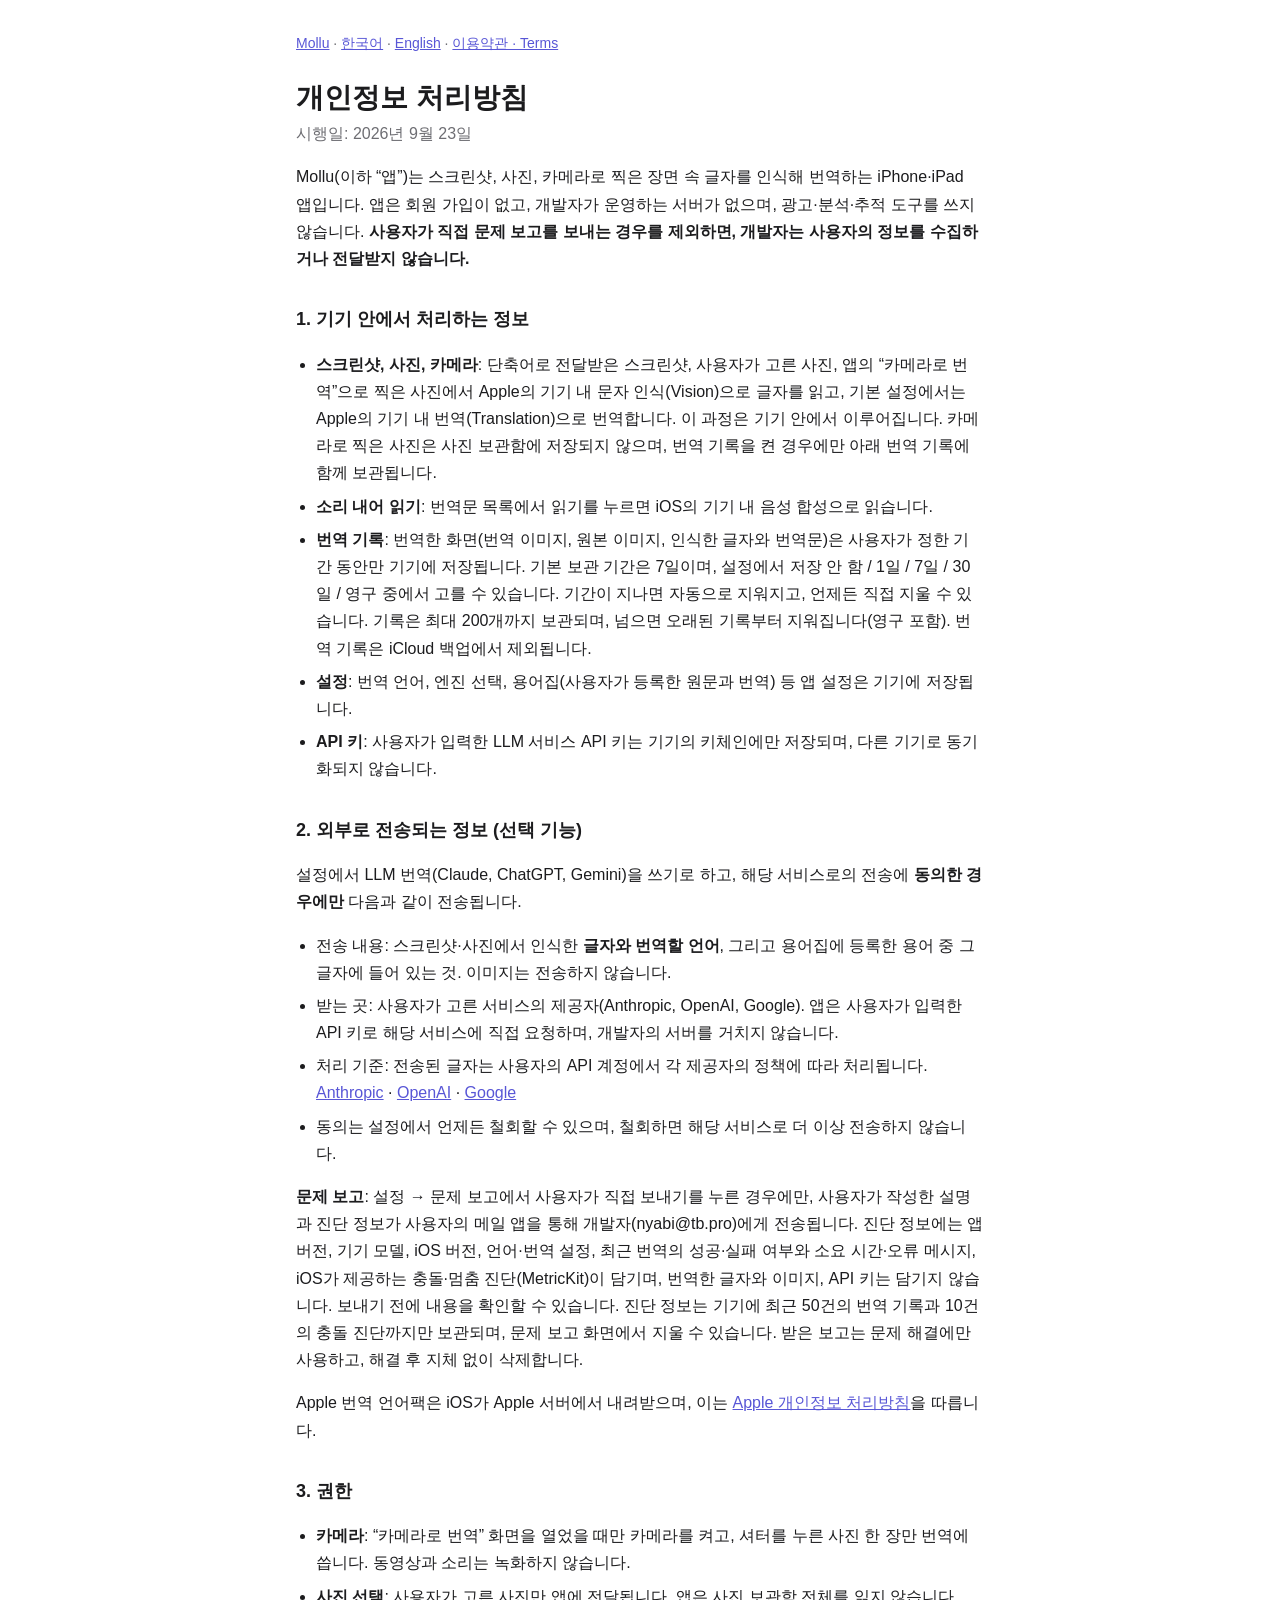
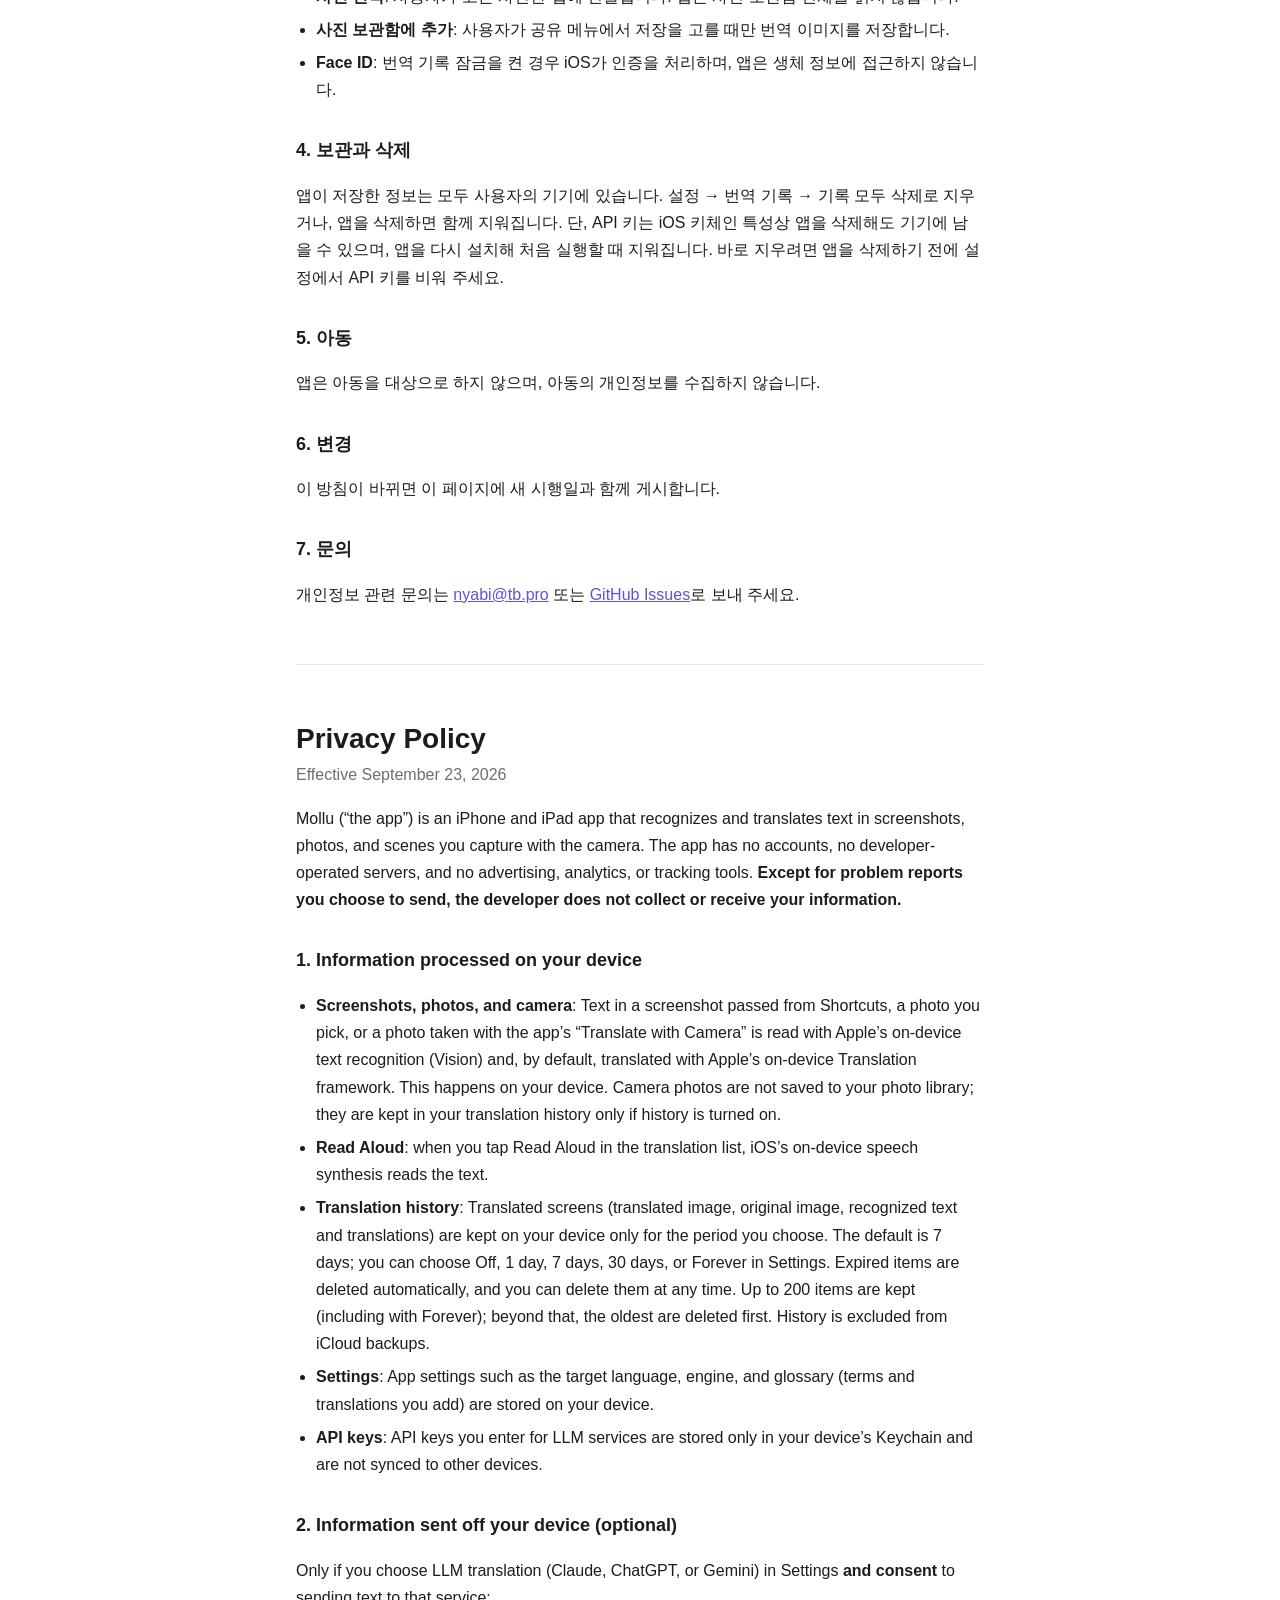
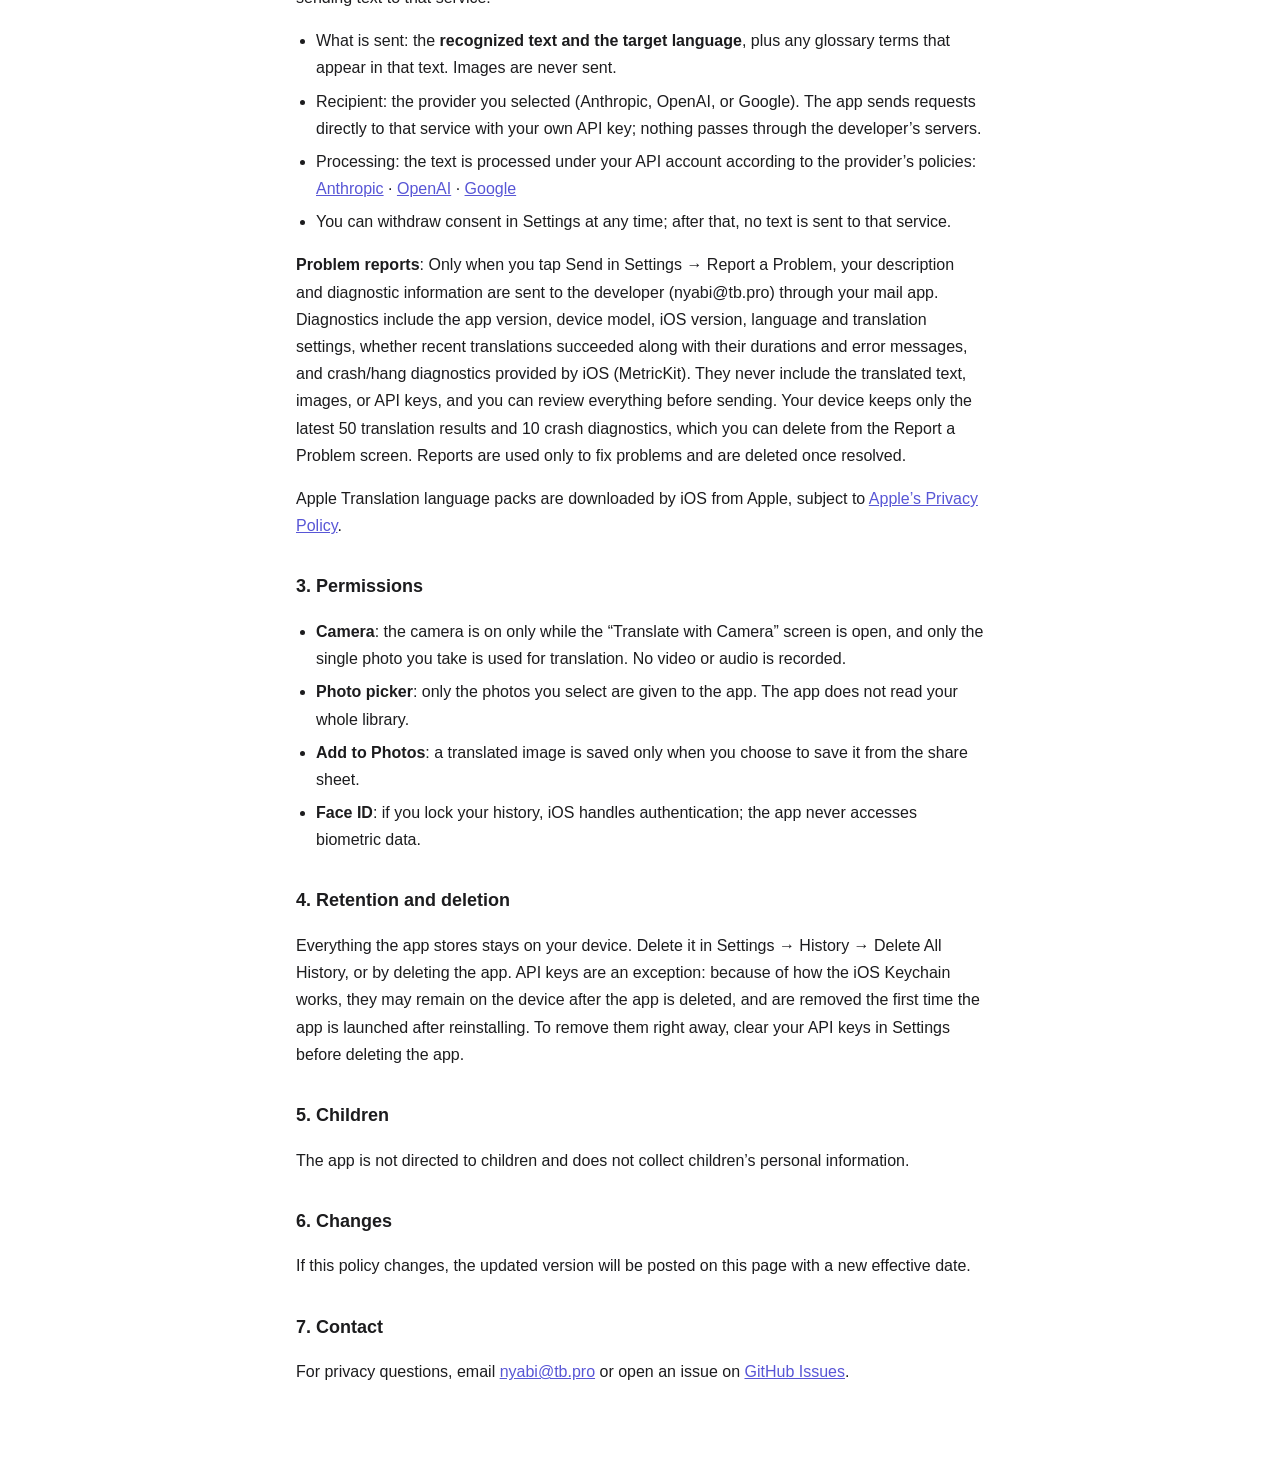
==== commit 34e032aa: "iPhone·iPad 앱으로 표기" ====
--- a/privacy.html
+++ b/privacy.html
@@ -14,7 +14,7 @@
 <h1>개인정보 처리방침</h1>
 <p class="meta">시행일: 2026년 9월 23일</p>
 
-<p>Mollu(이하 “앱”)는 스크린샷, 사진, 카메라로 찍은 장면 속 글자를 인식해 번역하는 iPhone 앱입니다. 앱은 회원 가입이 없고, 개발자가 운영하는 서버가 없으며, 광고·분석·추적 도구를 쓰지 않습니다. <strong>사용자가 직접 문제 보고를 보내는 경우를 제외하면, 개발자는 사용자의 정보를 수집하거나 전달받지 않습니다.</strong></p>
+<p>Mollu(이하 “앱”)는 스크린샷, 사진, 카메라로 찍은 장면 속 글자를 인식해 번역하는 iPhone·iPad 앱입니다. 앱은 회원 가입이 없고, 개발자가 운영하는 서버가 없으며, 광고·분석·추적 도구를 쓰지 않습니다. <strong>사용자가 직접 문제 보고를 보내는 경우를 제외하면, 개발자는 사용자의 정보를 수집하거나 전달받지 않습니다.</strong></p>
 
 <h2>1. 기기 안에서 처리하는 정보</h2>
 <ul>
@@ -66,7 +66,7 @@
 <h1>Privacy Policy</h1>
 <p class="meta">Effective September 23, 2026</p>
 
-<p>Mollu (“the app”) is an iPhone app that recognizes and translates text in screenshots, photos, and scenes you capture with the camera. The app has no accounts, no developer-operated servers, and no advertising, analytics, or tracking tools. <strong>Except for problem reports you choose to send, the developer does not collect or receive your information.</strong></p>
+<p>Mollu (“the app”) is an iPhone and iPad app that recognizes and translates text in screenshots, photos, and scenes you capture with the camera. The app has no accounts, no developer-operated servers, and no advertising, analytics, or tracking tools. <strong>Except for problem reports you choose to send, the developer does not collect or receive your information.</strong></p>
 
 <h2>1. Information processed on your device</h2>
 <ul>
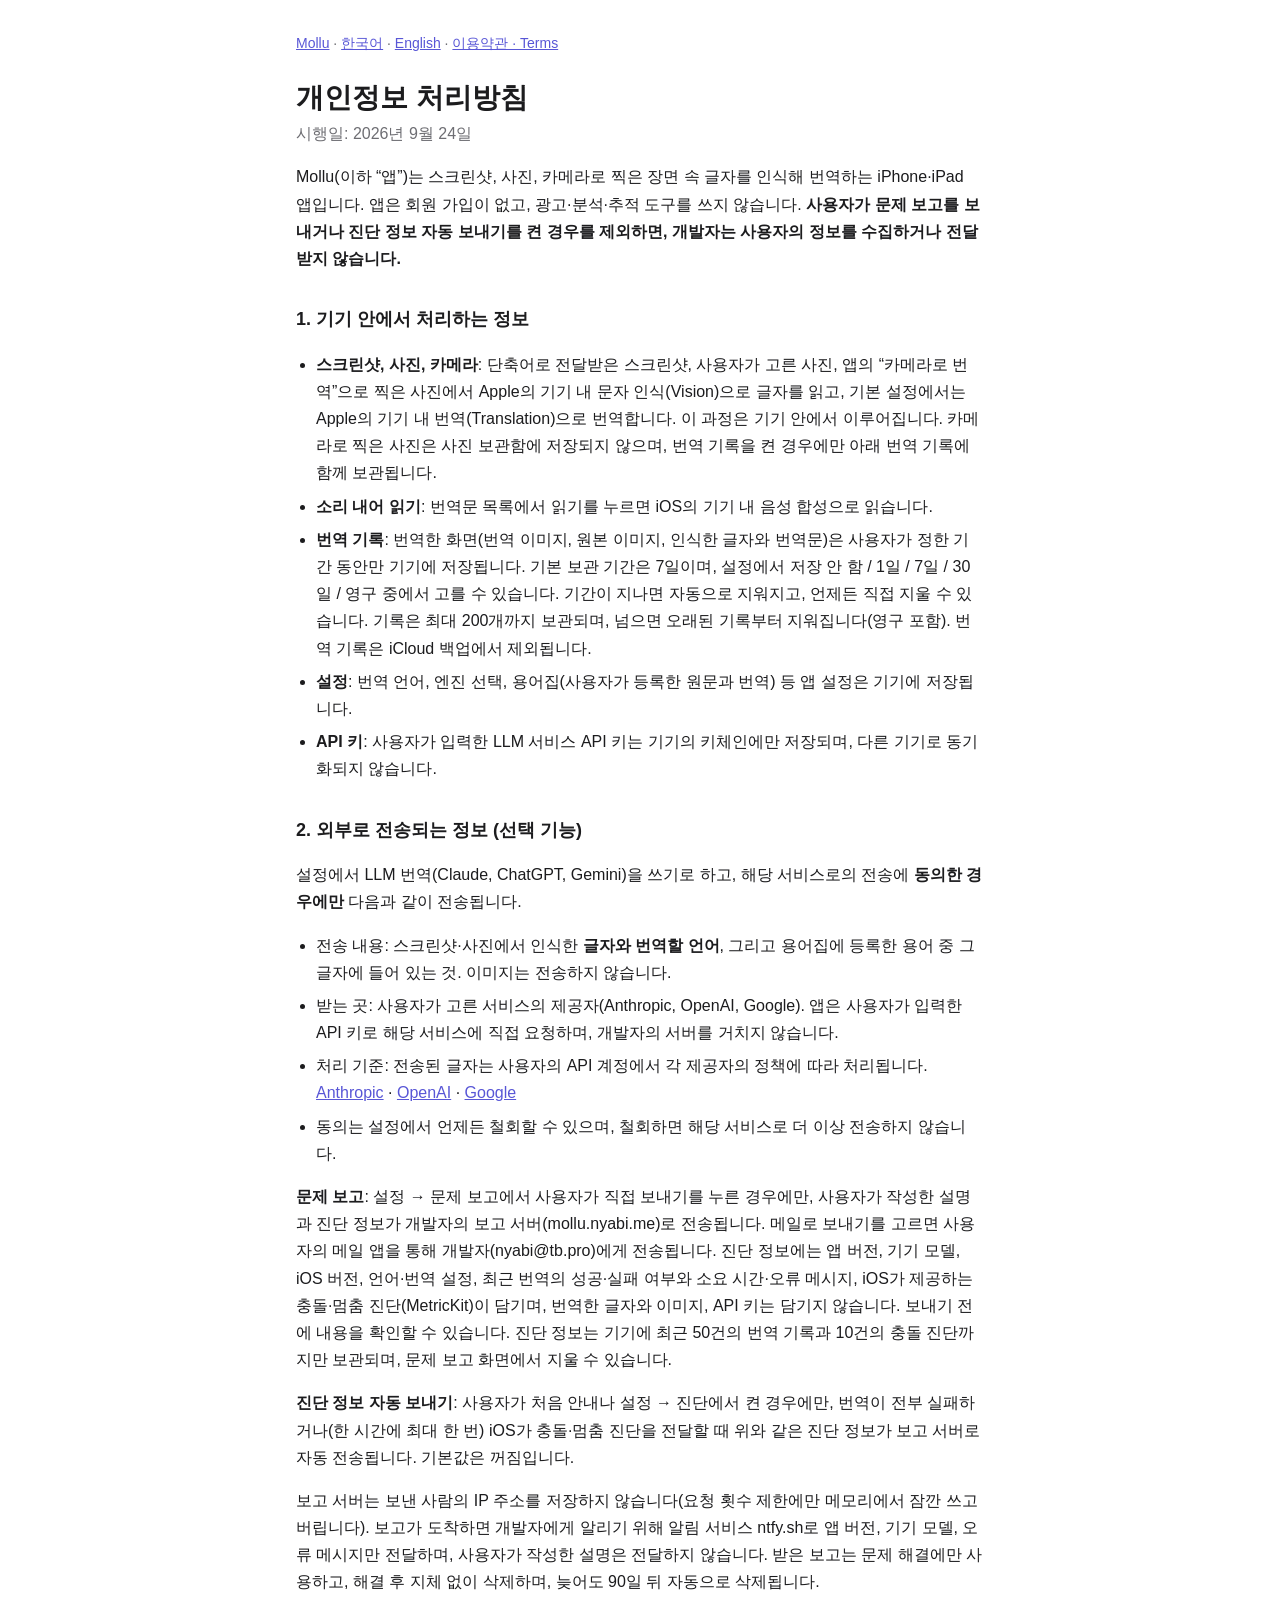
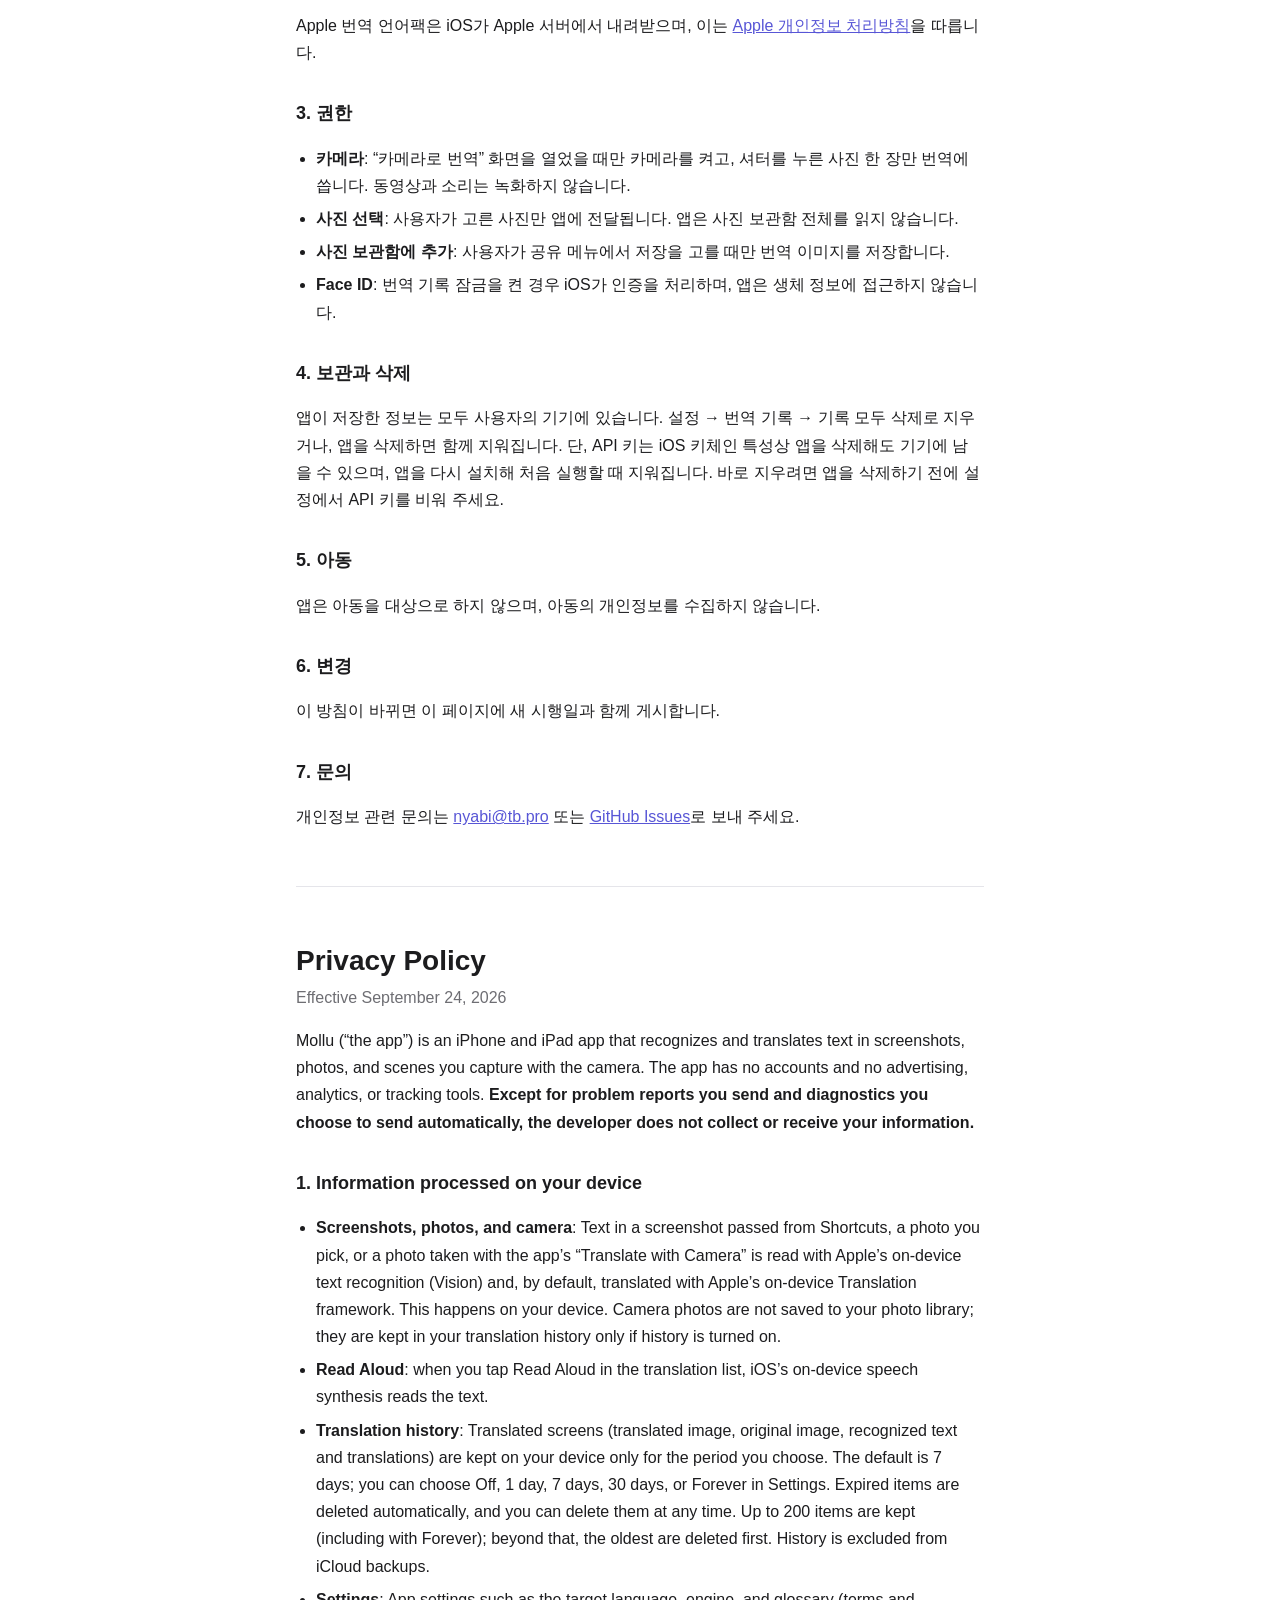
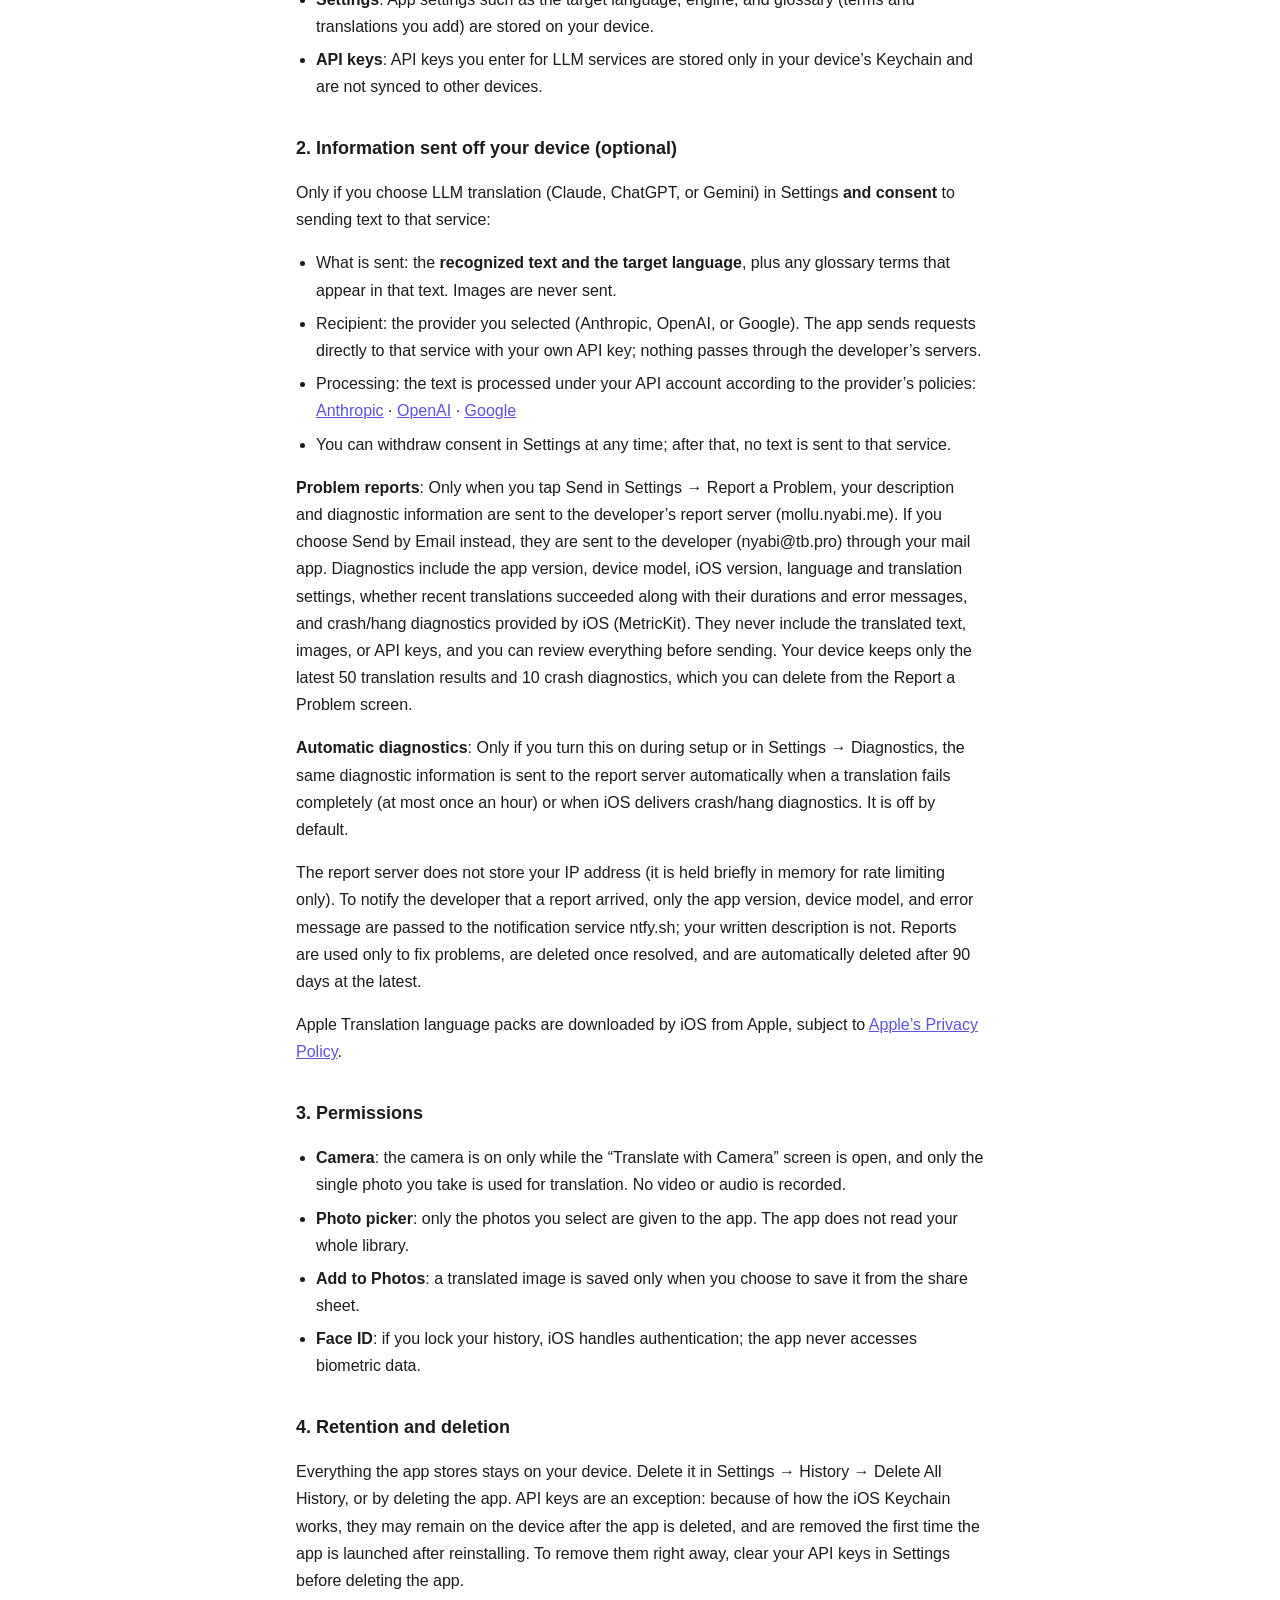
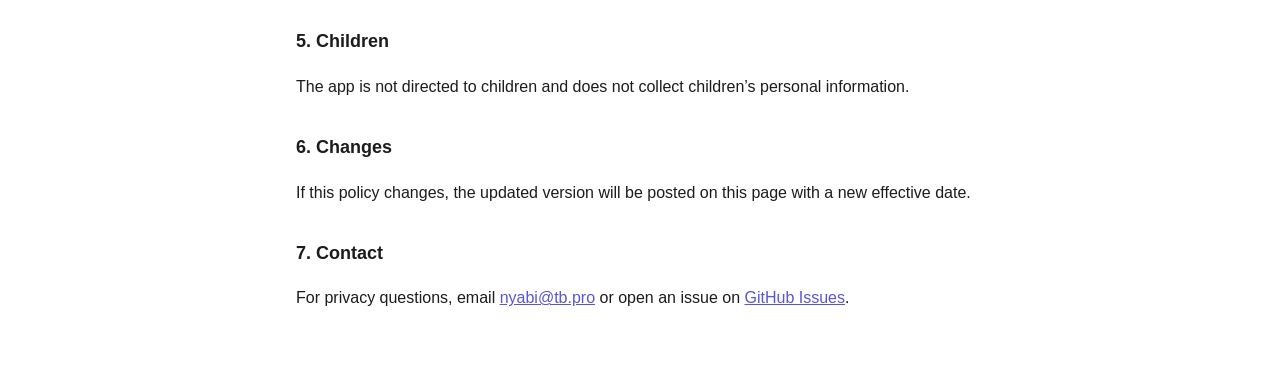
==== commit 6119e33a: "개인정보처리방침: 문제 보고 서버 전송, 진단 정보 자동 보내기(기본 꺼짐), IP 미저장, ntfy 알림 항목, 90일 삭제" ====
--- a/privacy.html
+++ b/privacy.html
@@ -12,9 +12,9 @@
 
 <section id="ko" lang="ko">
 <h1>개인정보 처리방침</h1>
-<p class="meta">시행일: 2026년 9월 23일</p>
+<p class="meta">시행일: 2026년 9월 24일</p>
 
-<p>Mollu(이하 “앱”)는 스크린샷, 사진, 카메라로 찍은 장면 속 글자를 인식해 번역하는 iPhone·iPad 앱입니다. 앱은 회원 가입이 없고, 개발자가 운영하는 서버가 없으며, 광고·분석·추적 도구를 쓰지 않습니다. <strong>사용자가 직접 문제 보고를 보내는 경우를 제외하면, 개발자는 사용자의 정보를 수집하거나 전달받지 않습니다.</strong></p>
+<p>Mollu(이하 “앱”)는 스크린샷, 사진, 카메라로 찍은 장면 속 글자를 인식해 번역하는 iPhone·iPad 앱입니다. 앱은 회원 가입이 없고, 광고·분석·추적 도구를 쓰지 않습니다. <strong>사용자가 문제 보고를 보내거나 진단 정보 자동 보내기를 켠 경우를 제외하면, 개발자는 사용자의 정보를 수집하거나 전달받지 않습니다.</strong></p>
 
 <h2>1. 기기 안에서 처리하는 정보</h2>
 <ul>
@@ -36,7 +36,9 @@
  <a href="https://policies.google.com/privacy">Google</a></li>
 <li>동의는 설정에서 언제든 철회할 수 있으며, 철회하면 해당 서비스로 더 이상 전송하지 않습니다.</li>
 </ul>
-<p><strong>문제 보고</strong>: 설정 → 문제 보고에서 사용자가 직접 보내기를 누른 경우에만, 사용자가 작성한 설명과 진단 정보가 사용자의 메일 앱을 통해 개발자(nyabi@tb.pro)에게 전송됩니다. 진단 정보에는 앱 버전, 기기 모델, iOS 버전, 언어·번역 설정, 최근 번역의 성공·실패 여부와 소요 시간·오류 메시지, iOS가 제공하는 충돌·멈춤 진단(MetricKit)이 담기며, 번역한 글자와 이미지, API 키는 담기지 않습니다. 보내기 전에 내용을 확인할 수 있습니다. 진단 정보는 기기에 최근 50건의 번역 기록과 10건의 충돌 진단까지만 보관되며, 문제 보고 화면에서 지울 수 있습니다. 받은 보고는 문제 해결에만 사용하고, 해결 후 지체 없이 삭제합니다.</p>
+<p><strong>문제 보고</strong>: 설정 → 문제 보고에서 사용자가 직접 보내기를 누른 경우에만, 사용자가 작성한 설명과 진단 정보가 개발자의 보고 서버(mollu.nyabi.me)로 전송됩니다. 메일로 보내기를 고르면 사용자의 메일 앱을 통해 개발자(nyabi@tb.pro)에게 전송됩니다. 진단 정보에는 앱 버전, 기기 모델, iOS 버전, 언어·번역 설정, 최근 번역의 성공·실패 여부와 소요 시간·오류 메시지, iOS가 제공하는 충돌·멈춤 진단(MetricKit)이 담기며, 번역한 글자와 이미지, API 키는 담기지 않습니다. 보내기 전에 내용을 확인할 수 있습니다. 진단 정보는 기기에 최근 50건의 번역 기록과 10건의 충돌 진단까지만 보관되며, 문제 보고 화면에서 지울 수 있습니다.</p>
+<p><strong>진단 정보 자동 보내기</strong>: 사용자가 처음 안내나 설정 → 진단에서 켠 경우에만, 번역이 전부 실패하거나(한 시간에 최대 한 번) iOS가 충돌·멈춤 진단을 전달할 때 위와 같은 진단 정보가 보고 서버로 자동 전송됩니다. 기본값은 꺼짐입니다.</p>
+<p>보고 서버는 보낸 사람의 IP 주소를 저장하지 않습니다(요청 횟수 제한에만 메모리에서 잠깐 쓰고 버립니다). 보고가 도착하면 개발자에게 알리기 위해 알림 서비스 ntfy.sh로 앱 버전, 기기 모델, 오류 메시지만 전달하며, 사용자가 작성한 설명은 전달하지 않습니다. 받은 보고는 문제 해결에만 사용하고, 해결 후 지체 없이 삭제하며, 늦어도 90일 뒤 자동으로 삭제됩니다.</p>
 <p>Apple 번역 언어팩은 iOS가 Apple 서버에서 내려받으며, 이는 <a href="https://www.apple.com/legal/privacy/">Apple 개인정보 처리방침</a>을 따릅니다.</p>
 
 <h2>3. 권한</h2>
@@ -64,9 +66,9 @@
 
 <section id="en" lang="en">
 <h1>Privacy Policy</h1>
-<p class="meta">Effective September 23, 2026</p>
+<p class="meta">Effective September 24, 2026</p>
 
-<p>Mollu (“the app”) is an iPhone and iPad app that recognizes and translates text in screenshots, photos, and scenes you capture with the camera. The app has no accounts, no developer-operated servers, and no advertising, analytics, or tracking tools. <strong>Except for problem reports you choose to send, the developer does not collect or receive your information.</strong></p>
+<p>Mollu (“the app”) is an iPhone and iPad app that recognizes and translates text in screenshots, photos, and scenes you capture with the camera. The app has no accounts and no advertising, analytics, or tracking tools. <strong>Except for problem reports you send and diagnostics you choose to send automatically, the developer does not collect or receive your information.</strong></p>
 
 <h2>1. Information processed on your device</h2>
 <ul>
@@ -88,7 +90,9 @@
  <a href="https://policies.google.com/privacy">Google</a></li>
 <li>You can withdraw consent in Settings at any time; after that, no text is sent to that service.</li>
 </ul>
-<p><strong>Problem reports</strong>: Only when you tap Send in Settings → Report a Problem, your description and diagnostic information are sent to the developer (nyabi@tb.pro) through your mail app. Diagnostics include the app version, device model, iOS version, language and translation settings, whether recent translations succeeded along with their durations and error messages, and crash/hang diagnostics provided by iOS (MetricKit). They never include the translated text, images, or API keys, and you can review everything before sending. Your device keeps only the latest 50 translation results and 10 crash diagnostics, which you can delete from the Report a Problem screen. Reports are used only to fix problems and are deleted once resolved.</p>
+<p><strong>Problem reports</strong>: Only when you tap Send in Settings → Report a Problem, your description and diagnostic information are sent to the developer’s report server (mollu.nyabi.me). If you choose Send by Email instead, they are sent to the developer (nyabi@tb.pro) through your mail app. Diagnostics include the app version, device model, iOS version, language and translation settings, whether recent translations succeeded along with their durations and error messages, and crash/hang diagnostics provided by iOS (MetricKit). They never include the translated text, images, or API keys, and you can review everything before sending. Your device keeps only the latest 50 translation results and 10 crash diagnostics, which you can delete from the Report a Problem screen.</p>
+<p><strong>Automatic diagnostics</strong>: Only if you turn this on during setup or in Settings → Diagnostics, the same diagnostic information is sent to the report server automatically when a translation fails completely (at most once an hour) or when iOS delivers crash/hang diagnostics. It is off by default.</p>
+<p>The report server does not store your IP address (it is held briefly in memory for rate limiting only). To notify the developer that a report arrived, only the app version, device model, and error message are passed to the notification service ntfy.sh; your written description is not. Reports are used only to fix problems, are deleted once resolved, and are automatically deleted after 90 days at the latest.</p>
 <p>Apple Translation language packs are downloaded by iOS from Apple, subject to <a href="https://www.apple.com/legal/privacy/">Apple’s Privacy Policy</a>.</p>
 
 <h2>3. Permissions</h2>
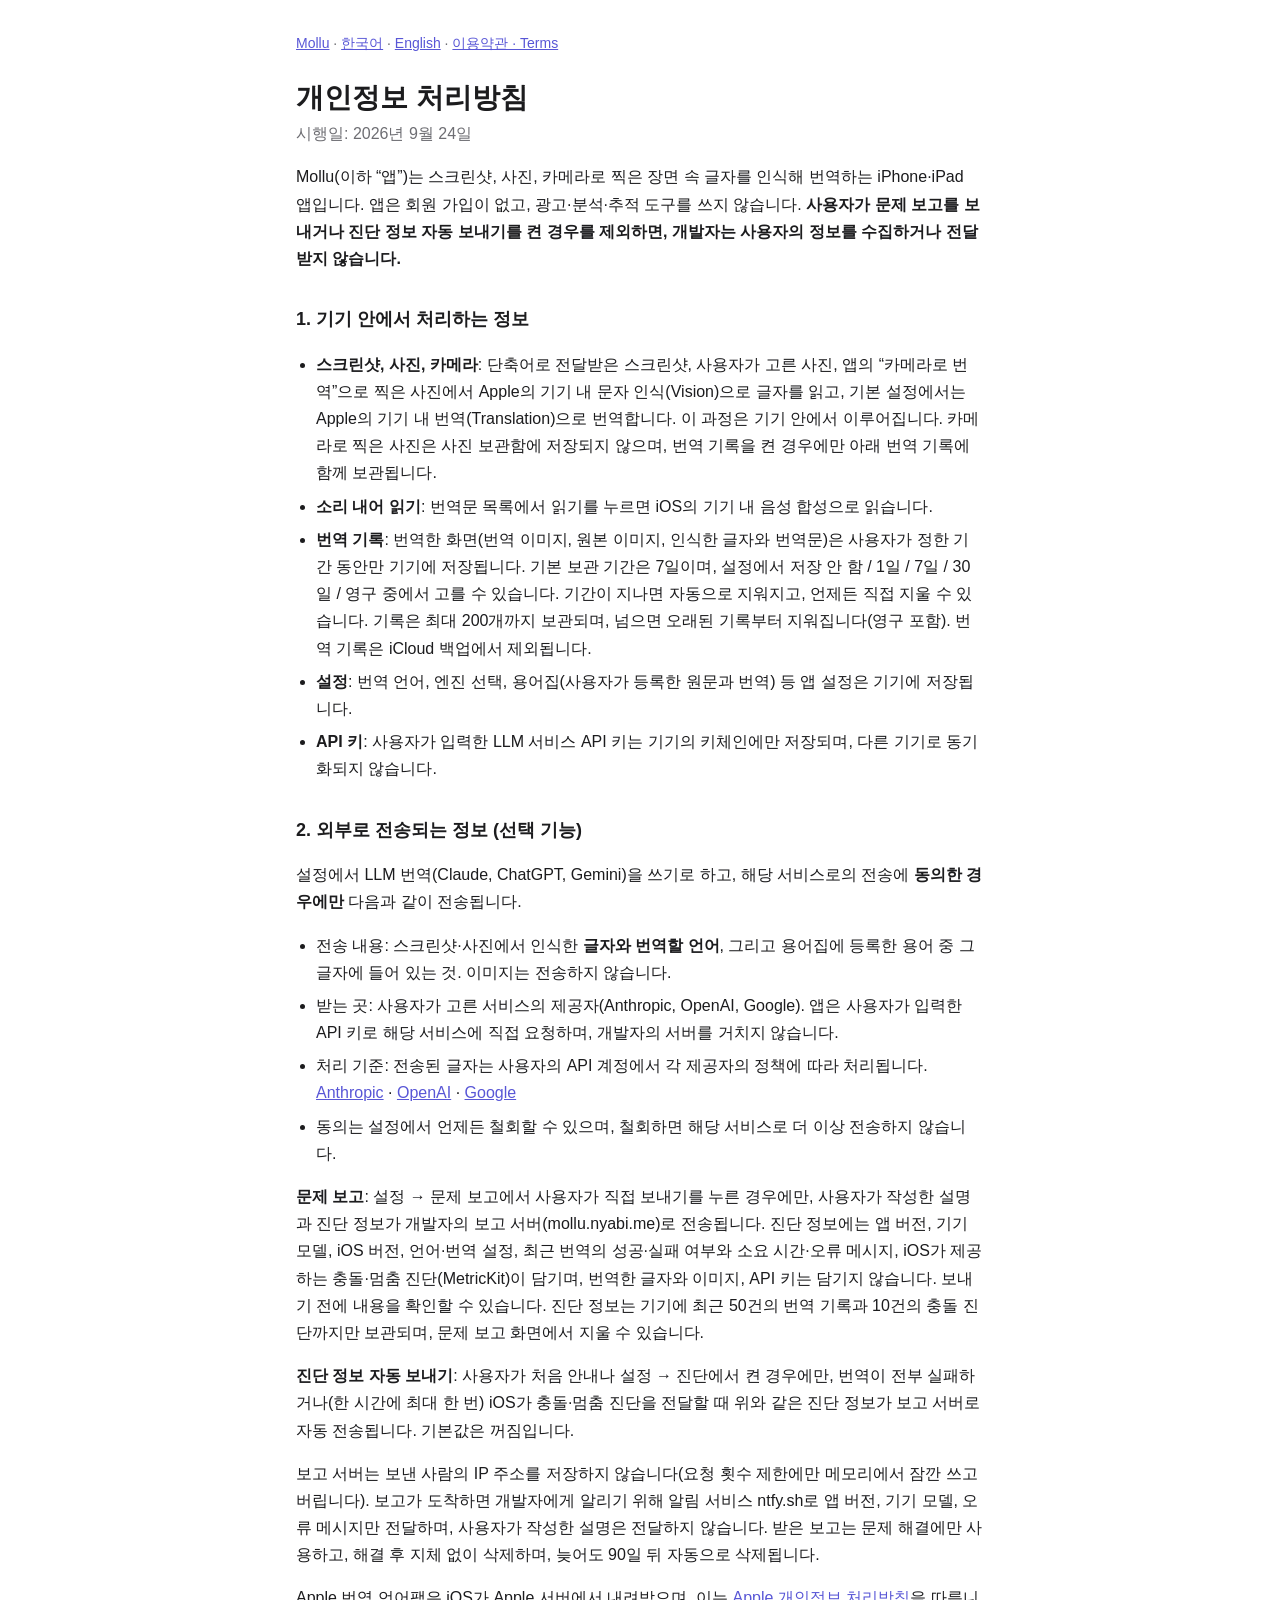
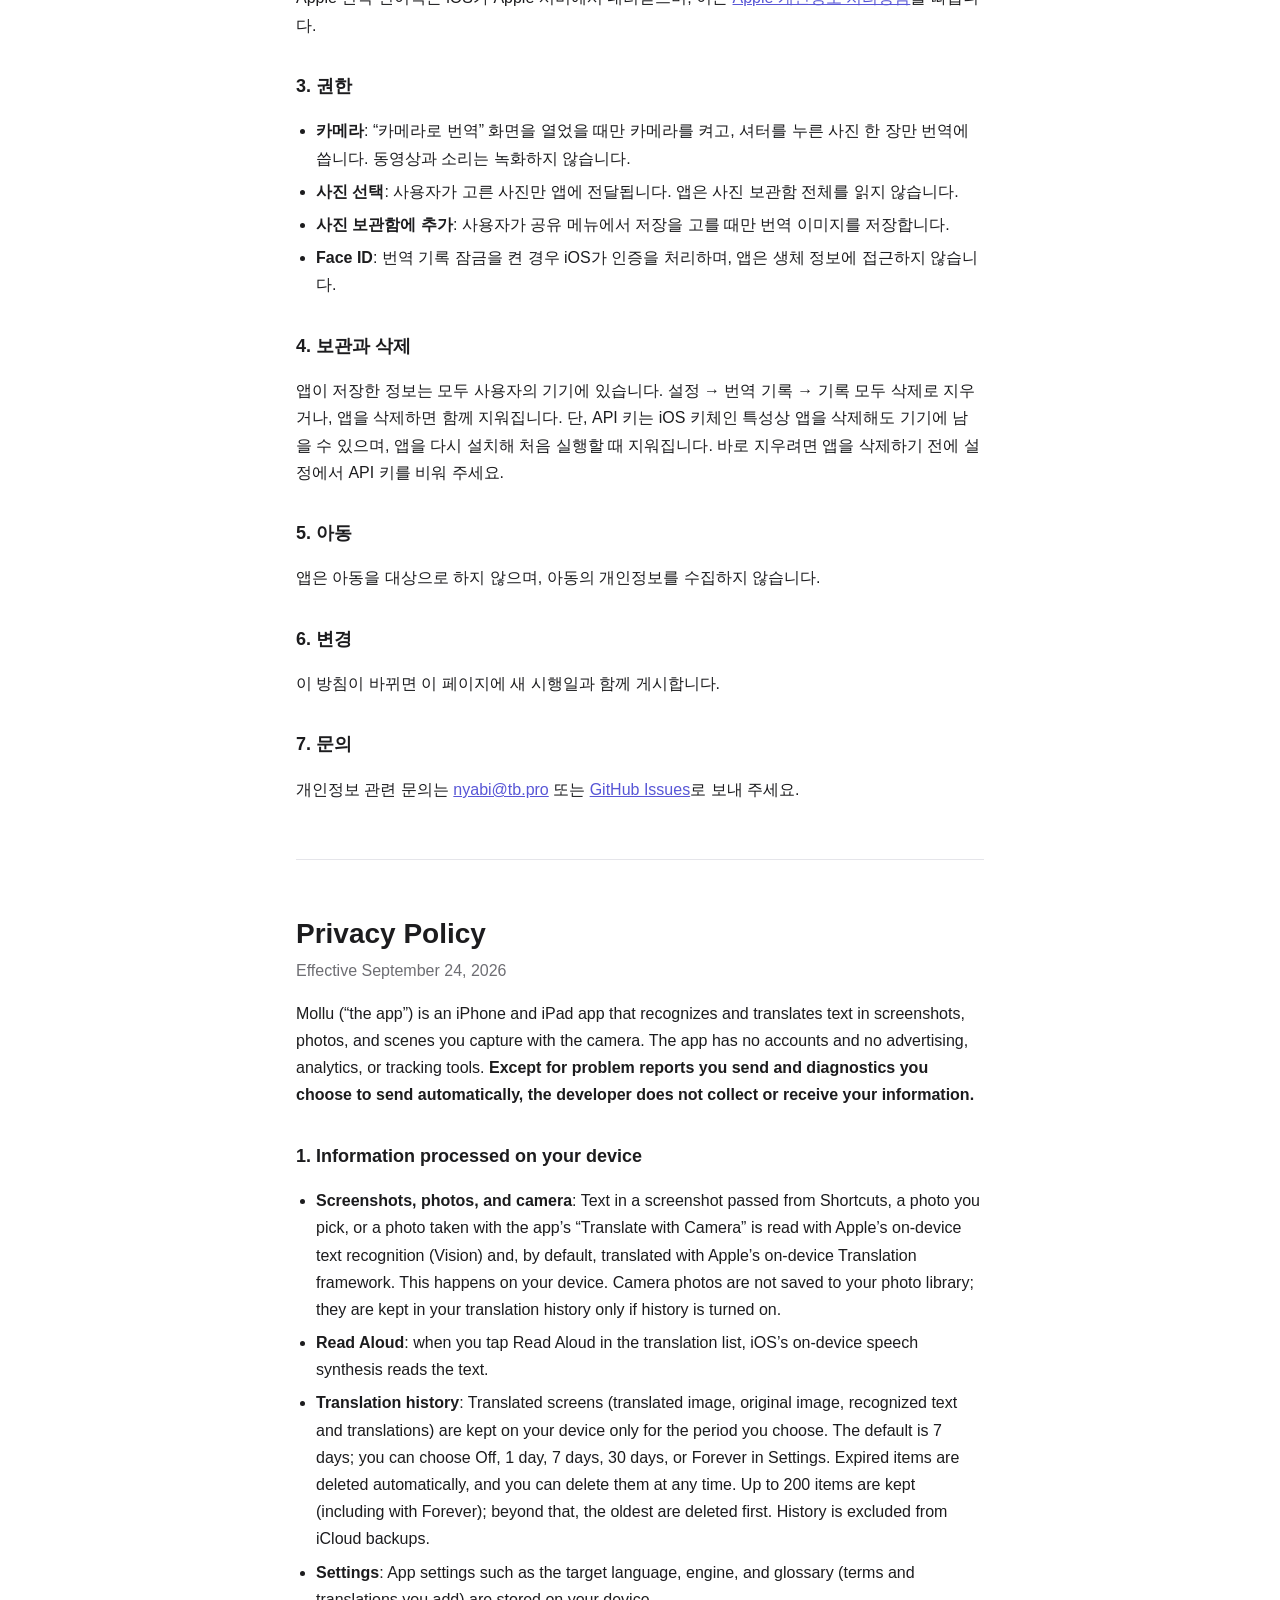
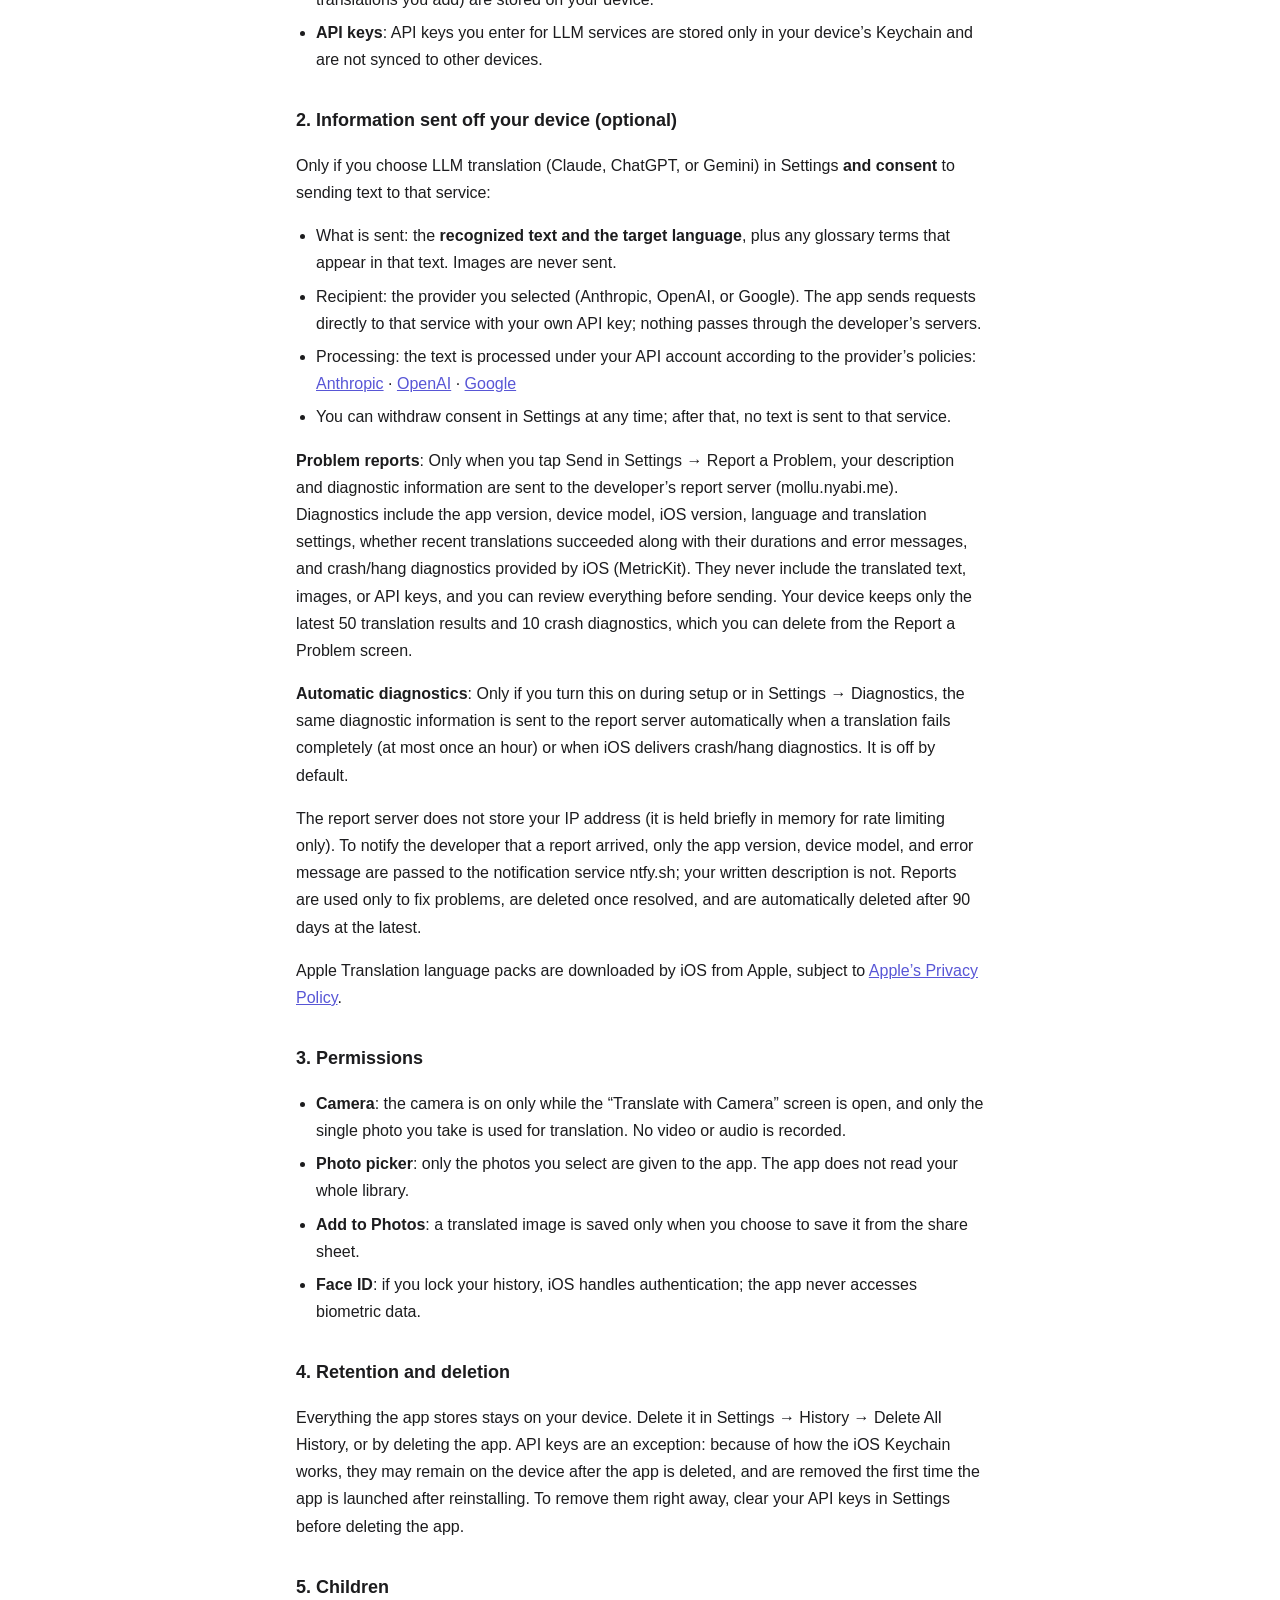
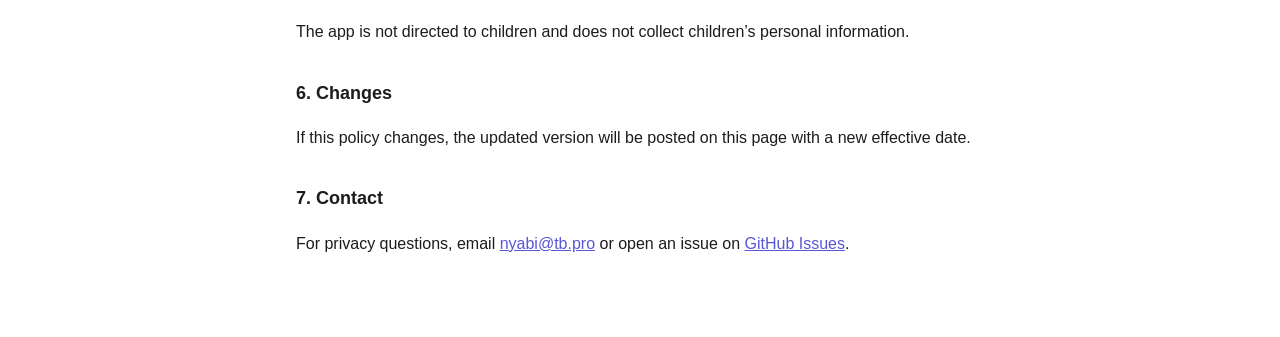
==== commit 22f66563: "개인정보처리방침: 문제 보고 메일 전송 문구 제거" ====
--- a/privacy.html
+++ b/privacy.html
@@ -36,7 +36,7 @@
  <a href="https://policies.google.com/privacy">Google</a></li>
 <li>동의는 설정에서 언제든 철회할 수 있으며, 철회하면 해당 서비스로 더 이상 전송하지 않습니다.</li>
 </ul>
-<p><strong>문제 보고</strong>: 설정 → 문제 보고에서 사용자가 직접 보내기를 누른 경우에만, 사용자가 작성한 설명과 진단 정보가 개발자의 보고 서버(mollu.nyabi.me)로 전송됩니다. 메일로 보내기를 고르면 사용자의 메일 앱을 통해 개발자(nyabi@tb.pro)에게 전송됩니다. 진단 정보에는 앱 버전, 기기 모델, iOS 버전, 언어·번역 설정, 최근 번역의 성공·실패 여부와 소요 시간·오류 메시지, iOS가 제공하는 충돌·멈춤 진단(MetricKit)이 담기며, 번역한 글자와 이미지, API 키는 담기지 않습니다. 보내기 전에 내용을 확인할 수 있습니다. 진단 정보는 기기에 최근 50건의 번역 기록과 10건의 충돌 진단까지만 보관되며, 문제 보고 화면에서 지울 수 있습니다.</p>
+<p><strong>문제 보고</strong>: 설정 → 문제 보고에서 사용자가 직접 보내기를 누른 경우에만, 사용자가 작성한 설명과 진단 정보가 개발자의 보고 서버(mollu.nyabi.me)로 전송됩니다. 진단 정보에는 앱 버전, 기기 모델, iOS 버전, 언어·번역 설정, 최근 번역의 성공·실패 여부와 소요 시간·오류 메시지, iOS가 제공하는 충돌·멈춤 진단(MetricKit)이 담기며, 번역한 글자와 이미지, API 키는 담기지 않습니다. 보내기 전에 내용을 확인할 수 있습니다. 진단 정보는 기기에 최근 50건의 번역 기록과 10건의 충돌 진단까지만 보관되며, 문제 보고 화면에서 지울 수 있습니다.</p>
 <p><strong>진단 정보 자동 보내기</strong>: 사용자가 처음 안내나 설정 → 진단에서 켠 경우에만, 번역이 전부 실패하거나(한 시간에 최대 한 번) iOS가 충돌·멈춤 진단을 전달할 때 위와 같은 진단 정보가 보고 서버로 자동 전송됩니다. 기본값은 꺼짐입니다.</p>
 <p>보고 서버는 보낸 사람의 IP 주소를 저장하지 않습니다(요청 횟수 제한에만 메모리에서 잠깐 쓰고 버립니다). 보고가 도착하면 개발자에게 알리기 위해 알림 서비스 ntfy.sh로 앱 버전, 기기 모델, 오류 메시지만 전달하며, 사용자가 작성한 설명은 전달하지 않습니다. 받은 보고는 문제 해결에만 사용하고, 해결 후 지체 없이 삭제하며, 늦어도 90일 뒤 자동으로 삭제됩니다.</p>
 <p>Apple 번역 언어팩은 iOS가 Apple 서버에서 내려받으며, 이는 <a href="https://www.apple.com/legal/privacy/">Apple 개인정보 처리방침</a>을 따릅니다.</p>
@@ -90,7 +90,7 @@
  <a href="https://policies.google.com/privacy">Google</a></li>
 <li>You can withdraw consent in Settings at any time; after that, no text is sent to that service.</li>
 </ul>
-<p><strong>Problem reports</strong>: Only when you tap Send in Settings → Report a Problem, your description and diagnostic information are sent to the developer’s report server (mollu.nyabi.me). If you choose Send by Email instead, they are sent to the developer (nyabi@tb.pro) through your mail app. Diagnostics include the app version, device model, iOS version, language and translation settings, whether recent translations succeeded along with their durations and error messages, and crash/hang diagnostics provided by iOS (MetricKit). They never include the translated text, images, or API keys, and you can review everything before sending. Your device keeps only the latest 50 translation results and 10 crash diagnostics, which you can delete from the Report a Problem screen.</p>
+<p><strong>Problem reports</strong>: Only when you tap Send in Settings → Report a Problem, your description and diagnostic information are sent to the developer’s report server (mollu.nyabi.me). Diagnostics include the app version, device model, iOS version, language and translation settings, whether recent translations succeeded along with their durations and error messages, and crash/hang diagnostics provided by iOS (MetricKit). They never include the translated text, images, or API keys, and you can review everything before sending. Your device keeps only the latest 50 translation results and 10 crash diagnostics, which you can delete from the Report a Problem screen.</p>
 <p><strong>Automatic diagnostics</strong>: Only if you turn this on during setup or in Settings → Diagnostics, the same diagnostic information is sent to the report server automatically when a translation fails completely (at most once an hour) or when iOS delivers crash/hang diagnostics. It is off by default.</p>
 <p>The report server does not store your IP address (it is held briefly in memory for rate limiting only). To notify the developer that a report arrived, only the app version, device model, and error message are passed to the notification service ntfy.sh; your written description is not. Reports are used only to fix problems, are deleted once resolved, and are automatically deleted after 90 days at the latest.</p>
 <p>Apple Translation language packs are downloaded by iOS from Apple, subject to <a href="https://www.apple.com/legal/privacy/">Apple’s Privacy Policy</a>.</p>
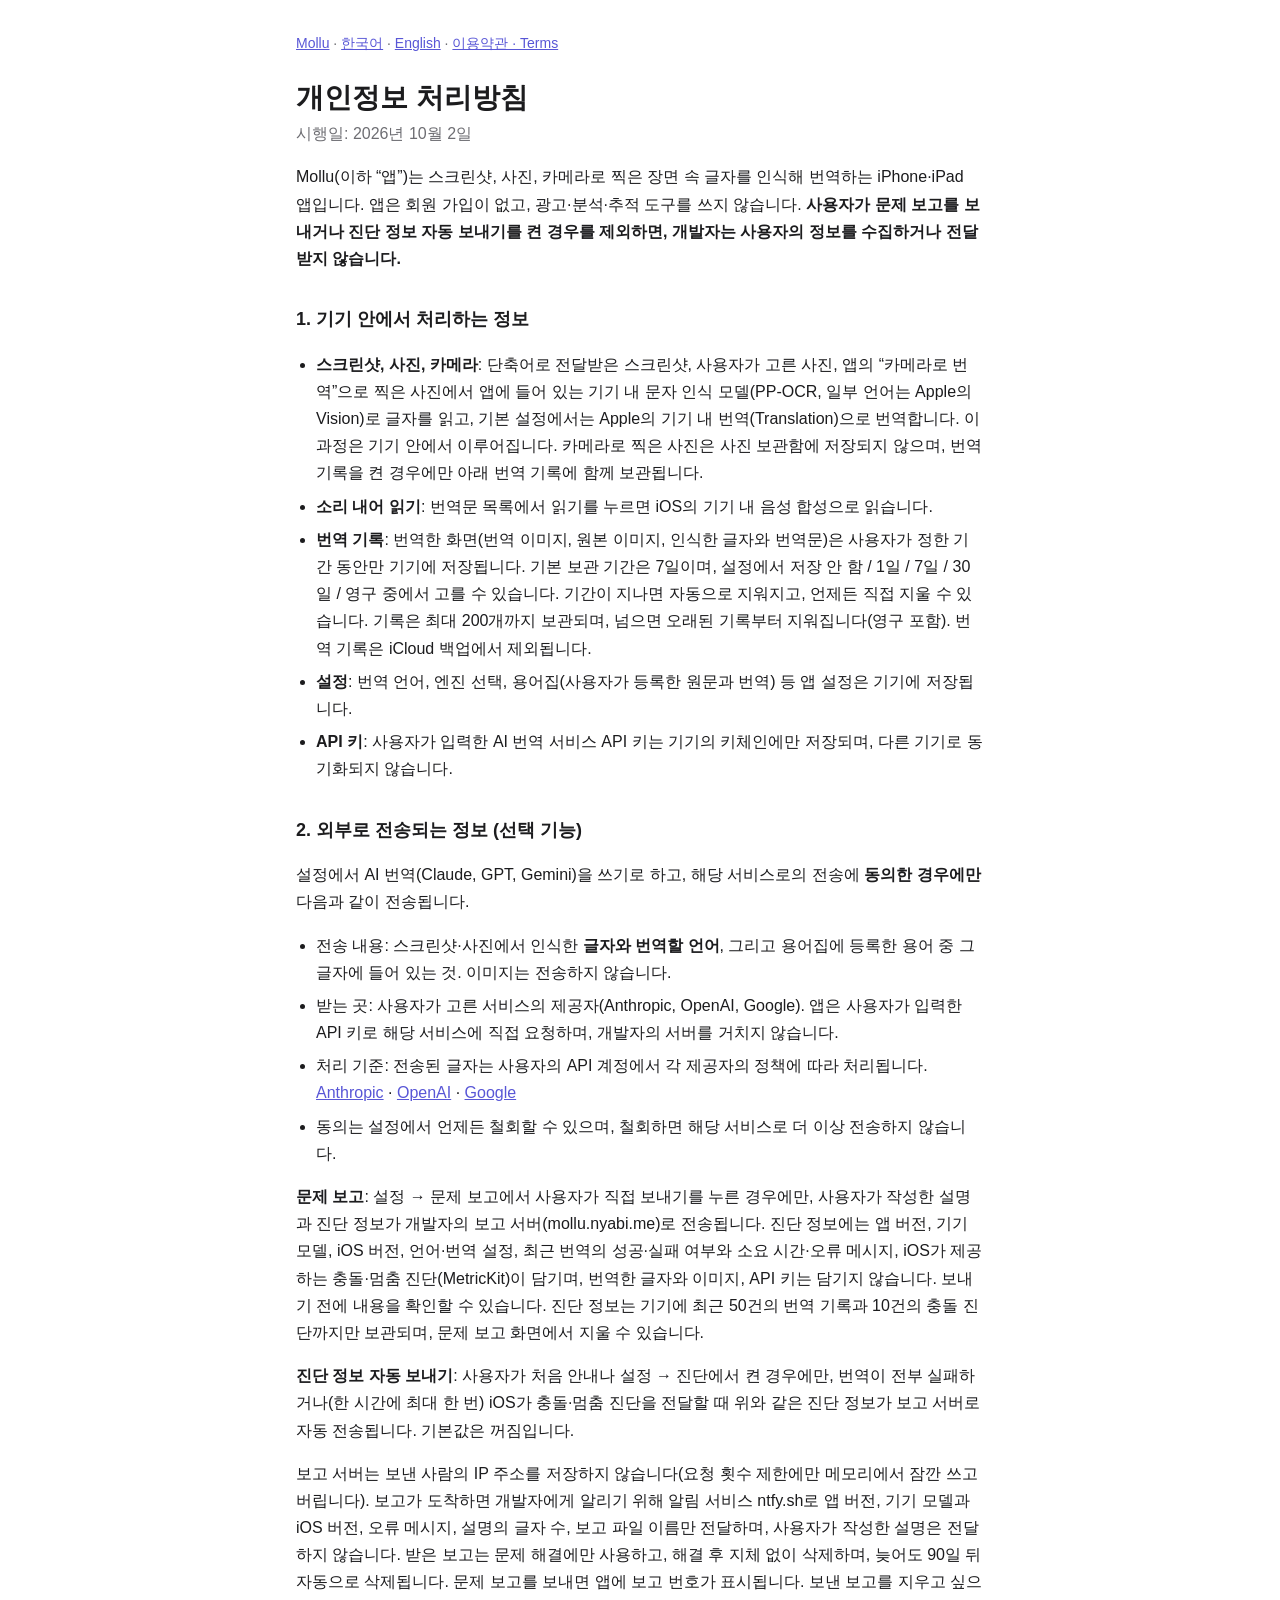
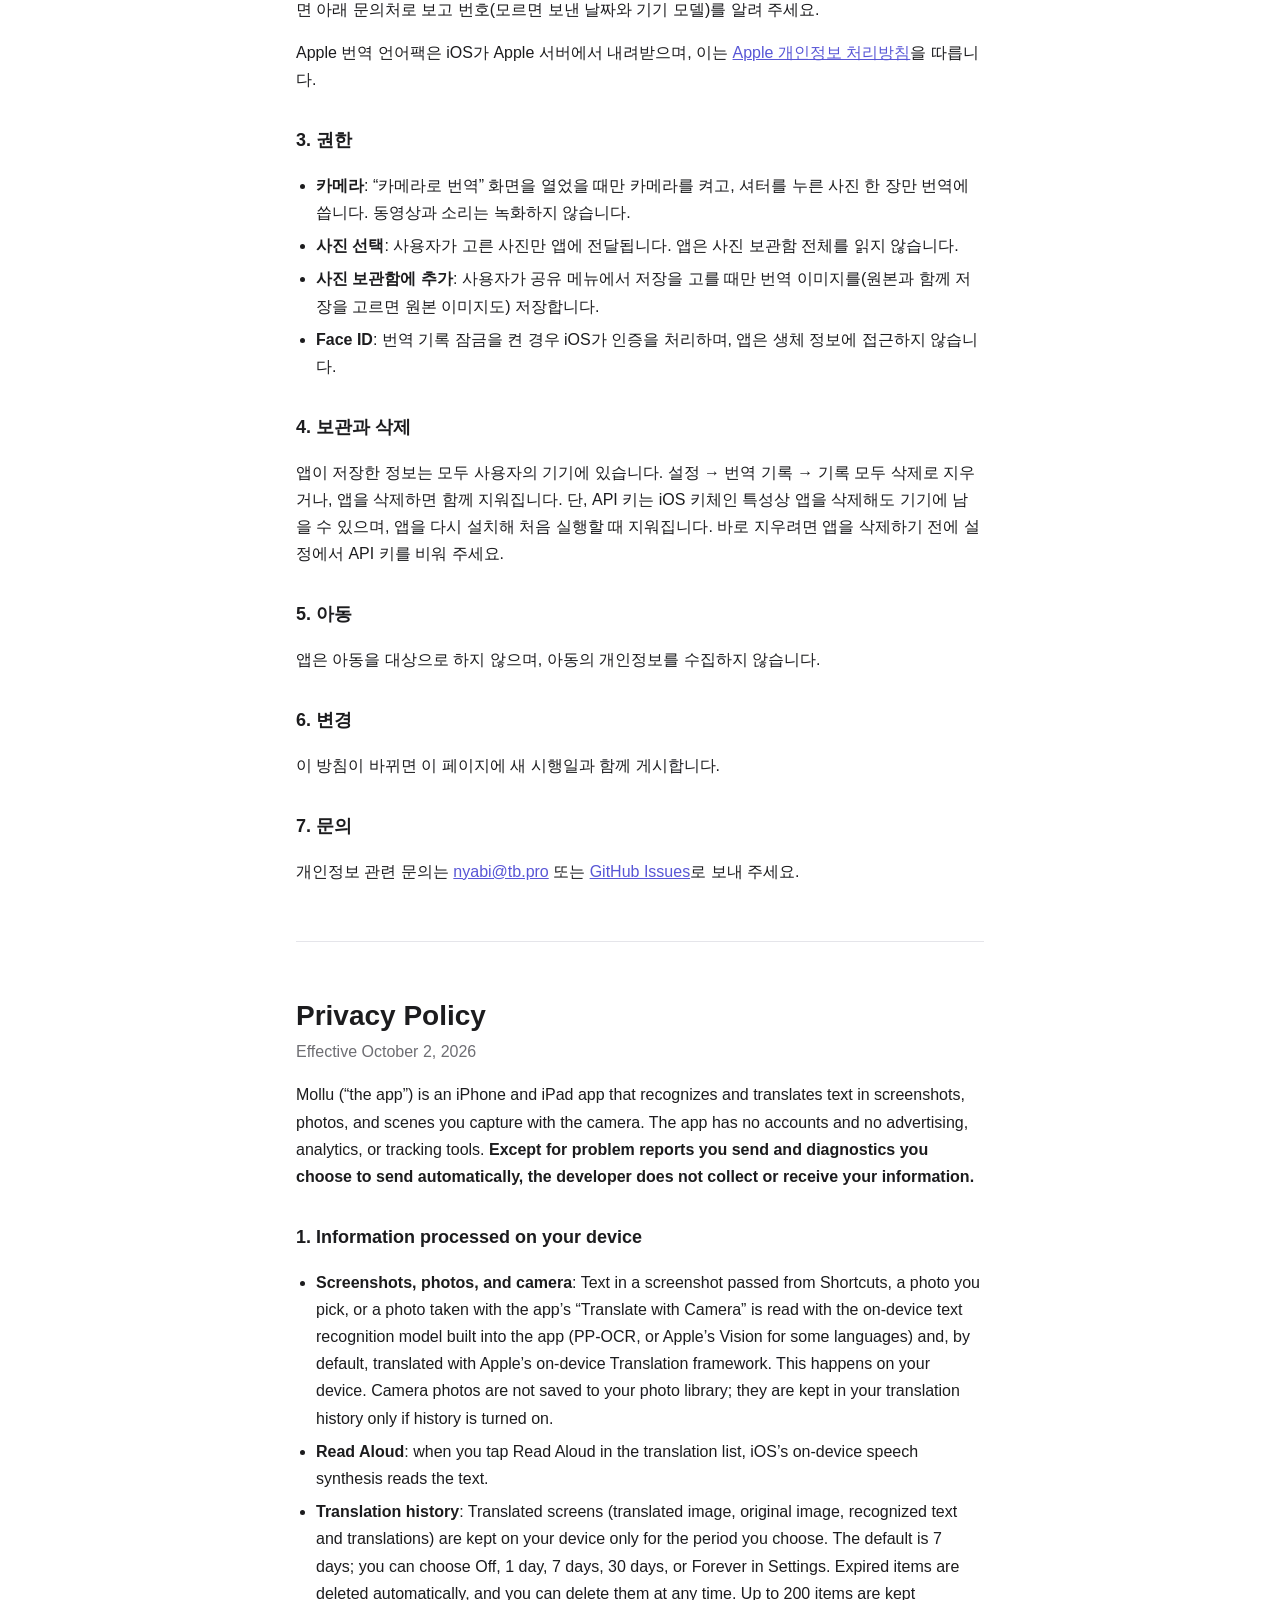
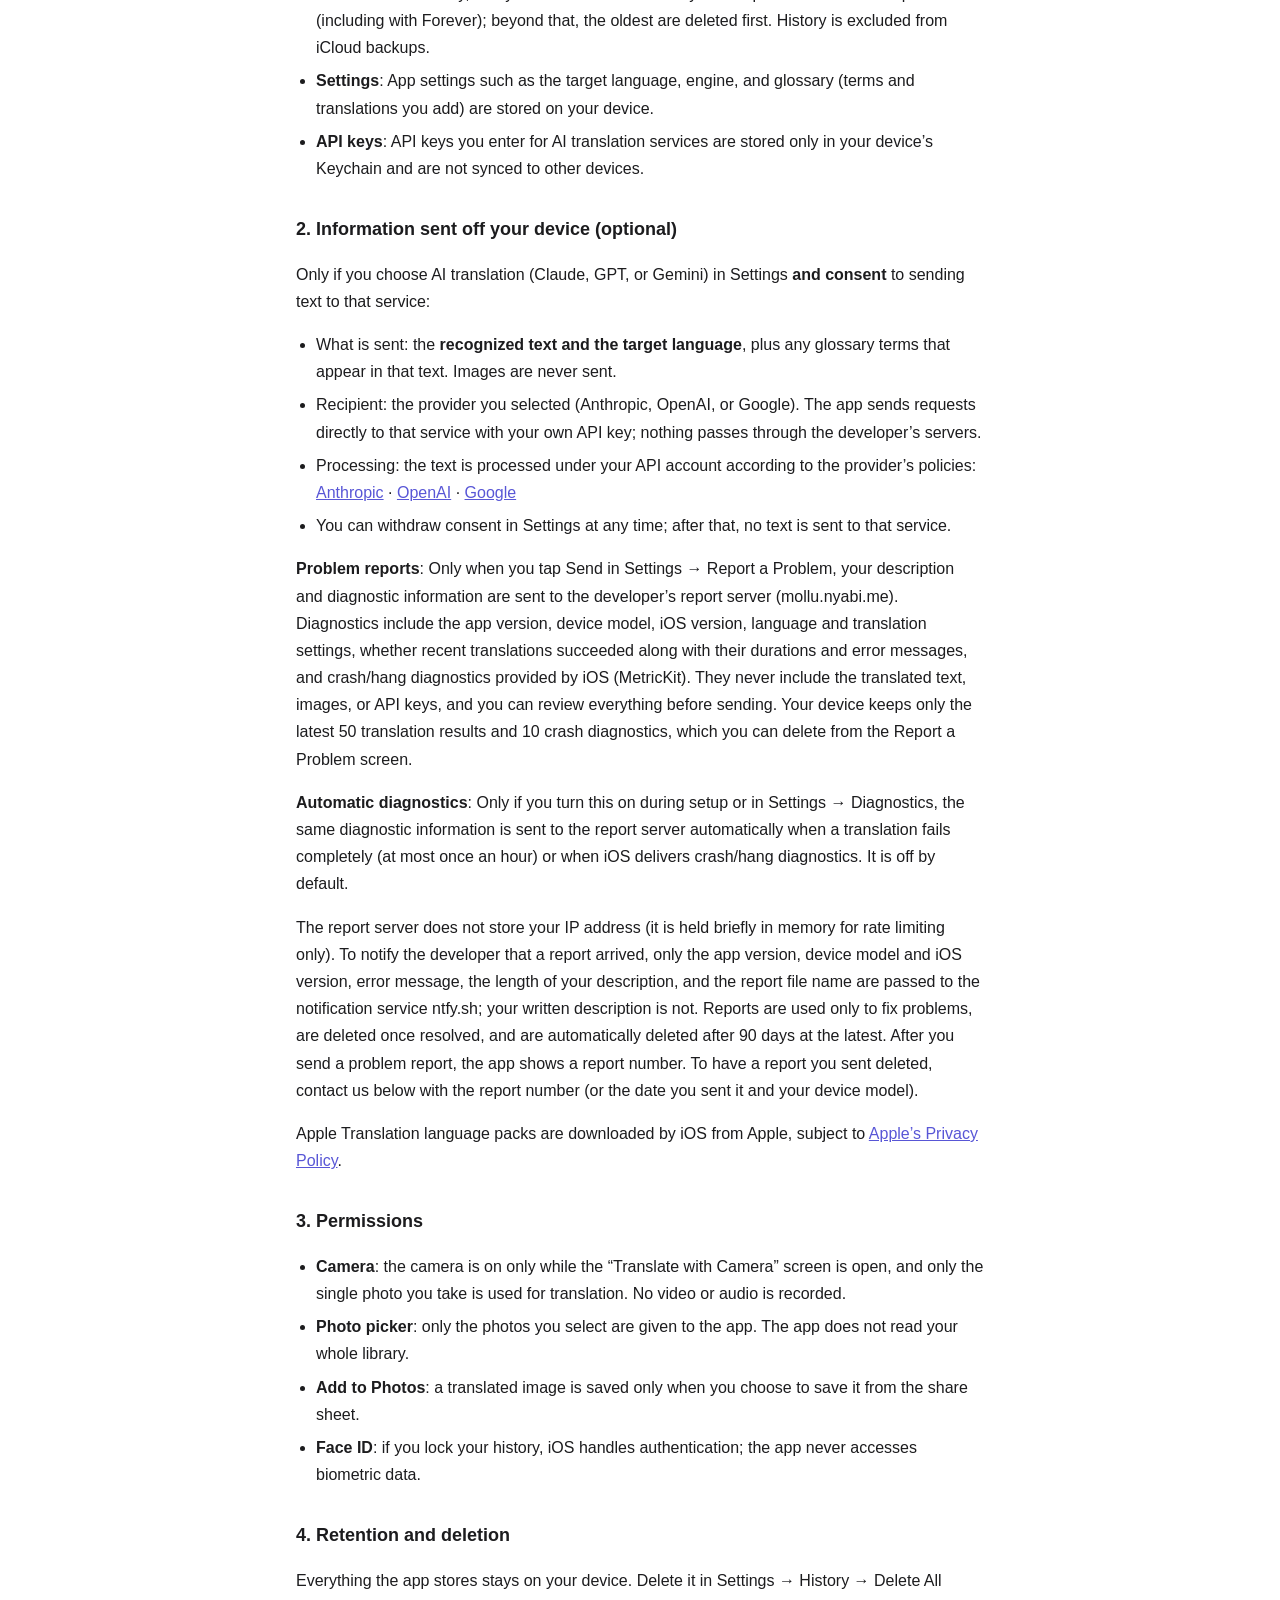
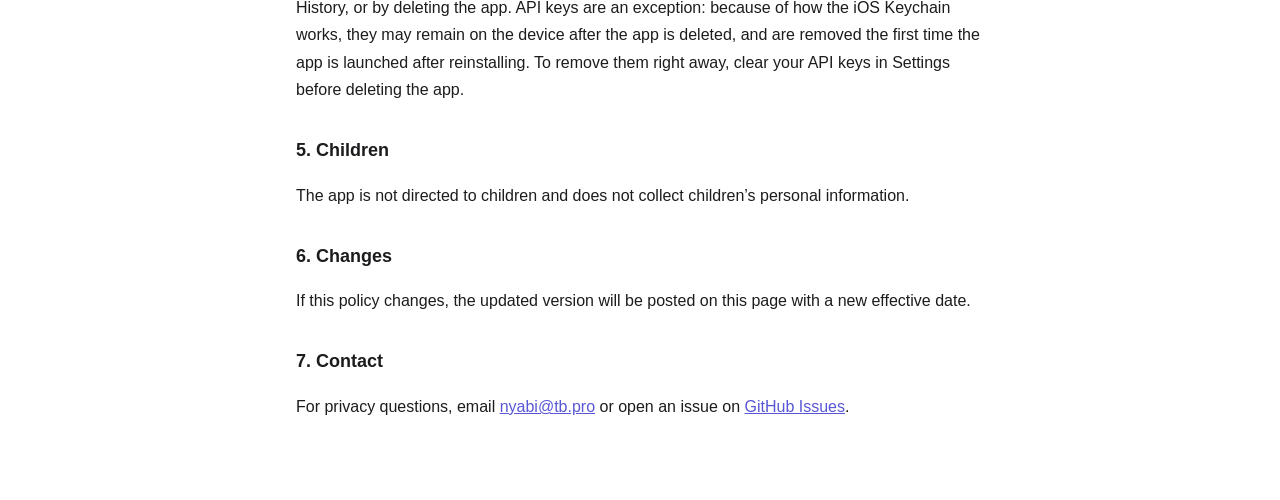
==== commit c39b2f9e: "개인정보처리방침·이용약관: 1.2 동작에 맞춤(문자 인식 PP-OCR·일부 Vision, 원본 함께 저장, ntfy 전달 항목), LLM → AI·ChatGPT → GPT, 보고 " ====
--- a/privacy.html
+++ b/privacy.html
@@ -12,21 +12,21 @@
 
 <section id="ko" lang="ko">
 <h1>개인정보 처리방침</h1>
-<p class="meta">시행일: 2026년 9월 24일</p>
+<p class="meta">시행일: 2026년 10월 2일</p>
 
 <p>Mollu(이하 “앱”)는 스크린샷, 사진, 카메라로 찍은 장면 속 글자를 인식해 번역하는 iPhone·iPad 앱입니다. 앱은 회원 가입이 없고, 광고·분석·추적 도구를 쓰지 않습니다. <strong>사용자가 문제 보고를 보내거나 진단 정보 자동 보내기를 켠 경우를 제외하면, 개발자는 사용자의 정보를 수집하거나 전달받지 않습니다.</strong></p>
 
 <h2>1. 기기 안에서 처리하는 정보</h2>
 <ul>
-<li><strong>스크린샷, 사진, 카메라</strong>: 단축어로 전달받은 스크린샷, 사용자가 고른 사진, 앱의 “카메라로 번역”으로 찍은 사진에서 Apple의 기기 내 문자 인식(Vision)으로 글자를 읽고, 기본 설정에서는 Apple의 기기 내 번역(Translation)으로 번역합니다. 이 과정은 기기 안에서 이루어집니다. 카메라로 찍은 사진은 사진 보관함에 저장되지 않으며, 번역 기록을 켠 경우에만 아래 번역 기록에 함께 보관됩니다.</li>
+<li><strong>스크린샷, 사진, 카메라</strong>: 단축어로 전달받은 스크린샷, 사용자가 고른 사진, 앱의 “카메라로 번역”으로 찍은 사진에서 앱에 들어 있는 기기 내 문자 인식 모델(PP-OCR, 일부 언어는 Apple의 Vision)로 글자를 읽고, 기본 설정에서는 Apple의 기기 내 번역(Translation)으로 번역합니다. 이 과정은 기기 안에서 이루어집니다. 카메라로 찍은 사진은 사진 보관함에 저장되지 않으며, 번역 기록을 켠 경우에만 아래 번역 기록에 함께 보관됩니다.</li>
 <li><strong>소리 내어 읽기</strong>: 번역문 목록에서 읽기를 누르면 iOS의 기기 내 음성 합성으로 읽습니다.</li>
 <li><strong>번역 기록</strong>: 번역한 화면(번역 이미지, 원본 이미지, 인식한 글자와 번역문)은 사용자가 정한 기간 동안만 기기에 저장됩니다. 기본 보관 기간은 7일이며, 설정에서 저장 안 함 / 1일 / 7일 / 30일 / 영구 중에서 고를 수 있습니다. 기간이 지나면 자동으로 지워지고, 언제든 직접 지울 수 있습니다. 기록은 최대 200개까지 보관되며, 넘으면 오래된 기록부터 지워집니다(영구 포함). 번역 기록은 iCloud 백업에서 제외됩니다.</li>
 <li><strong>설정</strong>: 번역 언어, 엔진 선택, 용어집(사용자가 등록한 원문과 번역) 등 앱 설정은 기기에 저장됩니다.</li>
-<li><strong>API 키</strong>: 사용자가 입력한 LLM 서비스 API 키는 기기의 키체인에만 저장되며, 다른 기기로 동기화되지 않습니다.</li>
+<li><strong>API 키</strong>: 사용자가 입력한 AI 번역 서비스 API 키는 기기의 키체인에만 저장되며, 다른 기기로 동기화되지 않습니다.</li>
 </ul>
 
 <h2>2. 외부로 전송되는 정보 (선택 기능)</h2>
-<p>설정에서 LLM 번역(Claude, ChatGPT, Gemini)을 쓰기로 하고, 해당 서비스로의 전송에 <strong>동의한 경우에만</strong> 다음과 같이 전송됩니다.</p>
+<p>설정에서 AI 번역(Claude, GPT, Gemini)을 쓰기로 하고, 해당 서비스로의 전송에 <strong>동의한 경우에만</strong> 다음과 같이 전송됩니다.</p>
 <ul>
 <li>전송 내용: 스크린샷·사진에서 인식한 <strong>글자와 번역할 언어</strong>, 그리고 용어집에 등록한 용어 중 그 글자에 들어 있는 것. 이미지는 전송하지 않습니다.</li>
 <li>받는 곳: 사용자가 고른 서비스의 제공자(Anthropic, OpenAI, Google). 앱은 사용자가 입력한 API 키로 해당 서비스에 직접 요청하며, 개발자의 서버를 거치지 않습니다.</li>
@@ -38,14 +38,14 @@
 </ul>
 <p><strong>문제 보고</strong>: 설정 → 문제 보고에서 사용자가 직접 보내기를 누른 경우에만, 사용자가 작성한 설명과 진단 정보가 개발자의 보고 서버(mollu.nyabi.me)로 전송됩니다. 진단 정보에는 앱 버전, 기기 모델, iOS 버전, 언어·번역 설정, 최근 번역의 성공·실패 여부와 소요 시간·오류 메시지, iOS가 제공하는 충돌·멈춤 진단(MetricKit)이 담기며, 번역한 글자와 이미지, API 키는 담기지 않습니다. 보내기 전에 내용을 확인할 수 있습니다. 진단 정보는 기기에 최근 50건의 번역 기록과 10건의 충돌 진단까지만 보관되며, 문제 보고 화면에서 지울 수 있습니다.</p>
 <p><strong>진단 정보 자동 보내기</strong>: 사용자가 처음 안내나 설정 → 진단에서 켠 경우에만, 번역이 전부 실패하거나(한 시간에 최대 한 번) iOS가 충돌·멈춤 진단을 전달할 때 위와 같은 진단 정보가 보고 서버로 자동 전송됩니다. 기본값은 꺼짐입니다.</p>
-<p>보고 서버는 보낸 사람의 IP 주소를 저장하지 않습니다(요청 횟수 제한에만 메모리에서 잠깐 쓰고 버립니다). 보고가 도착하면 개발자에게 알리기 위해 알림 서비스 ntfy.sh로 앱 버전, 기기 모델, 오류 메시지만 전달하며, 사용자가 작성한 설명은 전달하지 않습니다. 받은 보고는 문제 해결에만 사용하고, 해결 후 지체 없이 삭제하며, 늦어도 90일 뒤 자동으로 삭제됩니다.</p>
+<p>보고 서버는 보낸 사람의 IP 주소를 저장하지 않습니다(요청 횟수 제한에만 메모리에서 잠깐 쓰고 버립니다). 보고가 도착하면 개발자에게 알리기 위해 알림 서비스 ntfy.sh로 앱 버전, 기기 모델과 iOS 버전, 오류 메시지, 설명의 글자 수, 보고 파일 이름만 전달하며, 사용자가 작성한 설명은 전달하지 않습니다. 받은 보고는 문제 해결에만 사용하고, 해결 후 지체 없이 삭제하며, 늦어도 90일 뒤 자동으로 삭제됩니다. 문제 보고를 보내면 앱에 보고 번호가 표시됩니다. 보낸 보고를 지우고 싶으면 아래 문의처로 보고 번호(모르면 보낸 날짜와 기기 모델)를 알려 주세요.</p>
 <p>Apple 번역 언어팩은 iOS가 Apple 서버에서 내려받으며, 이는 <a href="https://www.apple.com/legal/privacy/">Apple 개인정보 처리방침</a>을 따릅니다.</p>
 
 <h2>3. 권한</h2>
 <ul>
 <li><strong>카메라</strong>: “카메라로 번역” 화면을 열었을 때만 카메라를 켜고, 셔터를 누른 사진 한 장만 번역에 씁니다. 동영상과 소리는 녹화하지 않습니다.</li>
 <li><strong>사진 선택</strong>: 사용자가 고른 사진만 앱에 전달됩니다. 앱은 사진 보관함 전체를 읽지 않습니다.</li>
-<li><strong>사진 보관함에 추가</strong>: 사용자가 공유 메뉴에서 저장을 고를 때만 번역 이미지를 저장합니다.</li>
+<li><strong>사진 보관함에 추가</strong>: 사용자가 공유 메뉴에서 저장을 고를 때만 번역 이미지를(원본과 함께 저장을 고르면 원본 이미지도) 저장합니다.</li>
 <li><strong>Face ID</strong>: 번역 기록 잠금을 켠 경우 iOS가 인증을 처리하며, 앱은 생체 정보에 접근하지 않습니다.</li>
 </ul>
 
@@ -66,21 +66,21 @@
 
 <section id="en" lang="en">
 <h1>Privacy Policy</h1>
-<p class="meta">Effective September 24, 2026</p>
+<p class="meta">Effective October 2, 2026</p>
 
 <p>Mollu (“the app”) is an iPhone and iPad app that recognizes and translates text in screenshots, photos, and scenes you capture with the camera. The app has no accounts and no advertising, analytics, or tracking tools. <strong>Except for problem reports you send and diagnostics you choose to send automatically, the developer does not collect or receive your information.</strong></p>
 
 <h2>1. Information processed on your device</h2>
 <ul>
-<li><strong>Screenshots, photos, and camera</strong>: Text in a screenshot passed from Shortcuts, a photo you pick, or a photo taken with the app’s “Translate with Camera” is read with Apple’s on-device text recognition (Vision) and, by default, translated with Apple’s on-device Translation framework. This happens on your device. Camera photos are not saved to your photo library; they are kept in your translation history only if history is turned on.</li>
+<li><strong>Screenshots, photos, and camera</strong>: Text in a screenshot passed from Shortcuts, a photo you pick, or a photo taken with the app’s “Translate with Camera” is read with the on-device text recognition model built into the app (PP-OCR, or Apple’s Vision for some languages) and, by default, translated with Apple’s on-device Translation framework. This happens on your device. Camera photos are not saved to your photo library; they are kept in your translation history only if history is turned on.</li>
 <li><strong>Read Aloud</strong>: when you tap Read Aloud in the translation list, iOS’s on-device speech synthesis reads the text.</li>
 <li><strong>Translation history</strong>: Translated screens (translated image, original image, recognized text and translations) are kept on your device only for the period you choose. The default is 7 days; you can choose Off, 1 day, 7 days, 30 days, or Forever in Settings. Expired items are deleted automatically, and you can delete them at any time. Up to 200 items are kept (including with Forever); beyond that, the oldest are deleted first. History is excluded from iCloud backups.</li>
 <li><strong>Settings</strong>: App settings such as the target language, engine, and glossary (terms and translations you add) are stored on your device.</li>
-<li><strong>API keys</strong>: API keys you enter for LLM services are stored only in your device’s Keychain and are not synced to other devices.</li>
+<li><strong>API keys</strong>: API keys you enter for AI translation services are stored only in your device’s Keychain and are not synced to other devices.</li>
 </ul>
 
 <h2>2. Information sent off your device (optional)</h2>
-<p>Only if you choose LLM translation (Claude, ChatGPT, or Gemini) in Settings <strong>and consent</strong> to sending text to that service:</p>
+<p>Only if you choose AI translation (Claude, GPT, or Gemini) in Settings <strong>and consent</strong> to sending text to that service:</p>
 <ul>
 <li>What is sent: the <strong>recognized text and the target language</strong>, plus any glossary terms that appear in that text. Images are never sent.</li>
 <li>Recipient: the provider you selected (Anthropic, OpenAI, or Google). The app sends requests directly to that service with your own API key; nothing passes through the developer’s servers.</li>
@@ -92,7 +92,7 @@
 </ul>
 <p><strong>Problem reports</strong>: Only when you tap Send in Settings → Report a Problem, your description and diagnostic information are sent to the developer’s report server (mollu.nyabi.me). Diagnostics include the app version, device model, iOS version, language and translation settings, whether recent translations succeeded along with their durations and error messages, and crash/hang diagnostics provided by iOS (MetricKit). They never include the translated text, images, or API keys, and you can review everything before sending. Your device keeps only the latest 50 translation results and 10 crash diagnostics, which you can delete from the Report a Problem screen.</p>
 <p><strong>Automatic diagnostics</strong>: Only if you turn this on during setup or in Settings → Diagnostics, the same diagnostic information is sent to the report server automatically when a translation fails completely (at most once an hour) or when iOS delivers crash/hang diagnostics. It is off by default.</p>
-<p>The report server does not store your IP address (it is held briefly in memory for rate limiting only). To notify the developer that a report arrived, only the app version, device model, and error message are passed to the notification service ntfy.sh; your written description is not. Reports are used only to fix problems, are deleted once resolved, and are automatically deleted after 90 days at the latest.</p>
+<p>The report server does not store your IP address (it is held briefly in memory for rate limiting only). To notify the developer that a report arrived, only the app version, device model and iOS version, error message, the length of your description, and the report file name are passed to the notification service ntfy.sh; your written description is not. Reports are used only to fix problems, are deleted once resolved, and are automatically deleted after 90 days at the latest. After you send a problem report, the app shows a report number. To have a report you sent deleted, contact us below with the report number (or the date you sent it and your device model).</p>
 <p>Apple Translation language packs are downloaded by iOS from Apple, subject to <a href="https://www.apple.com/legal/privacy/">Apple’s Privacy Policy</a>.</p>
 
 <h2>3. Permissions</h2>
